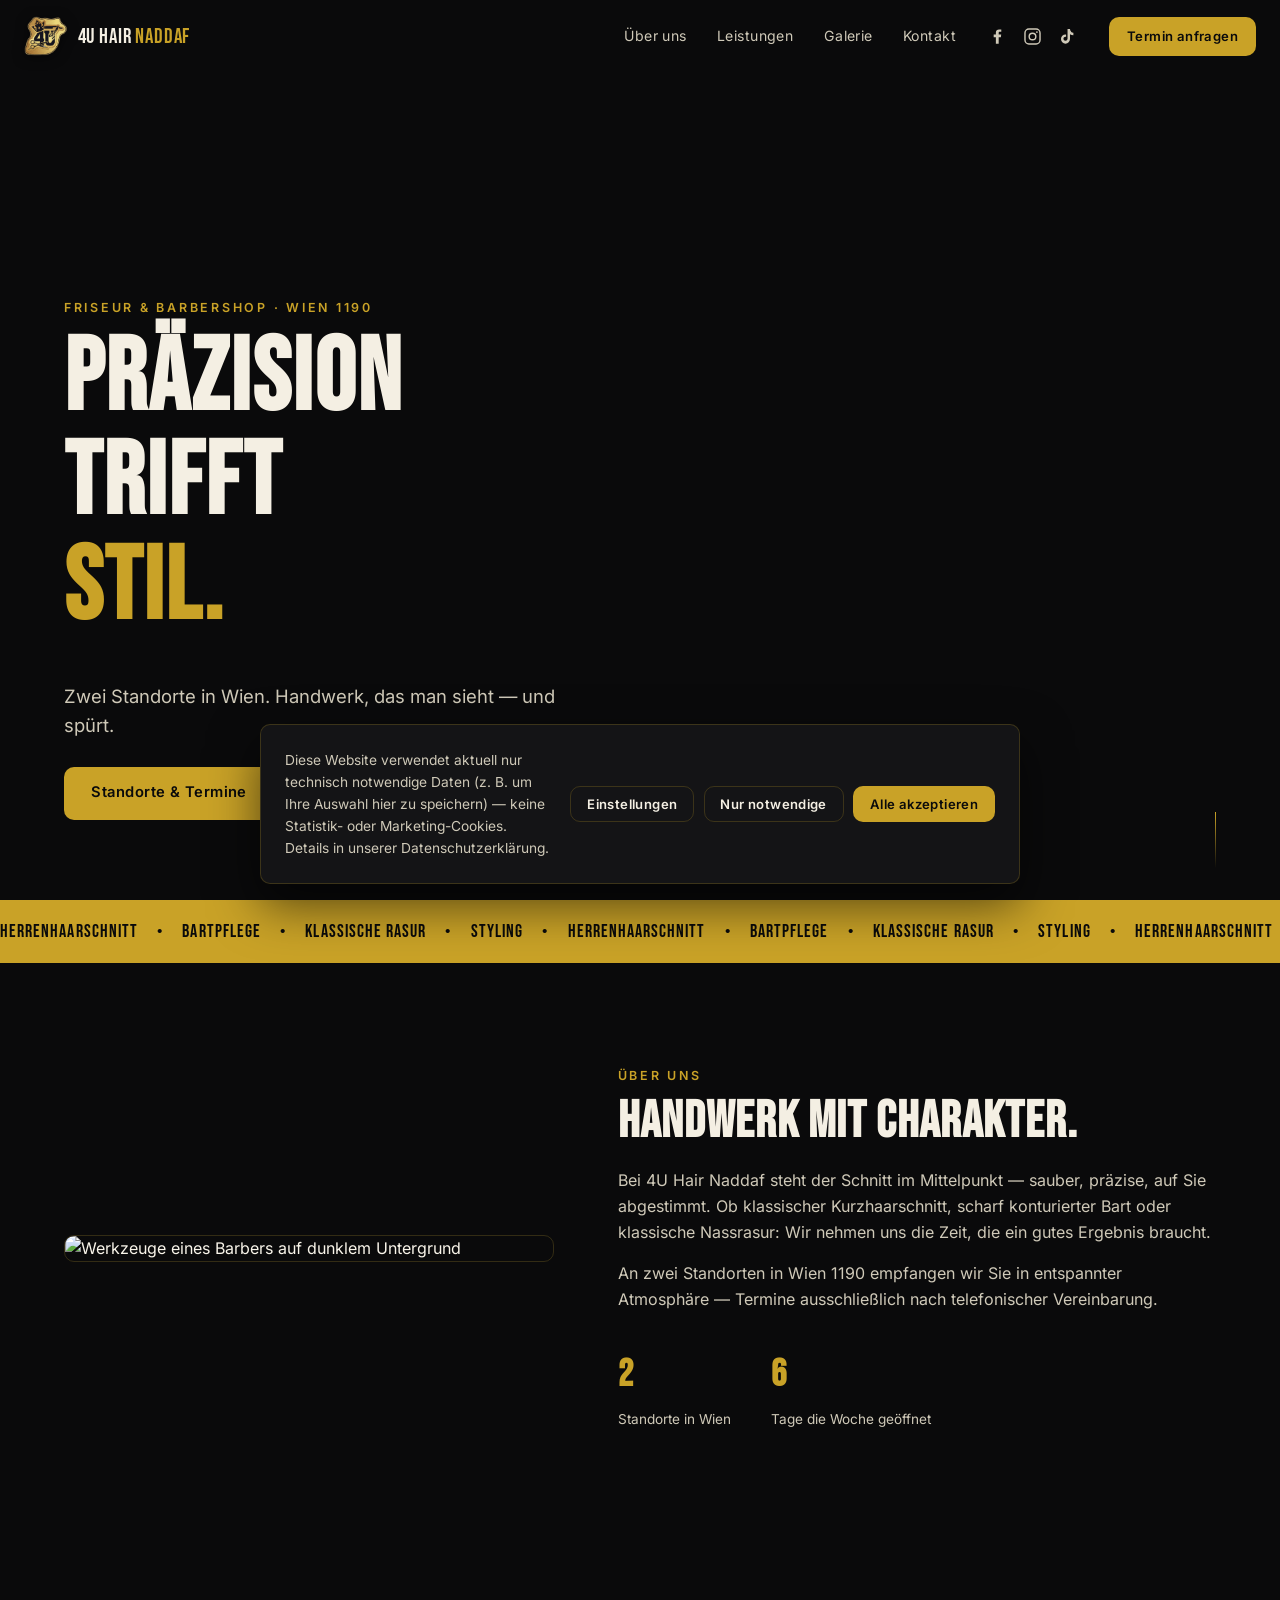
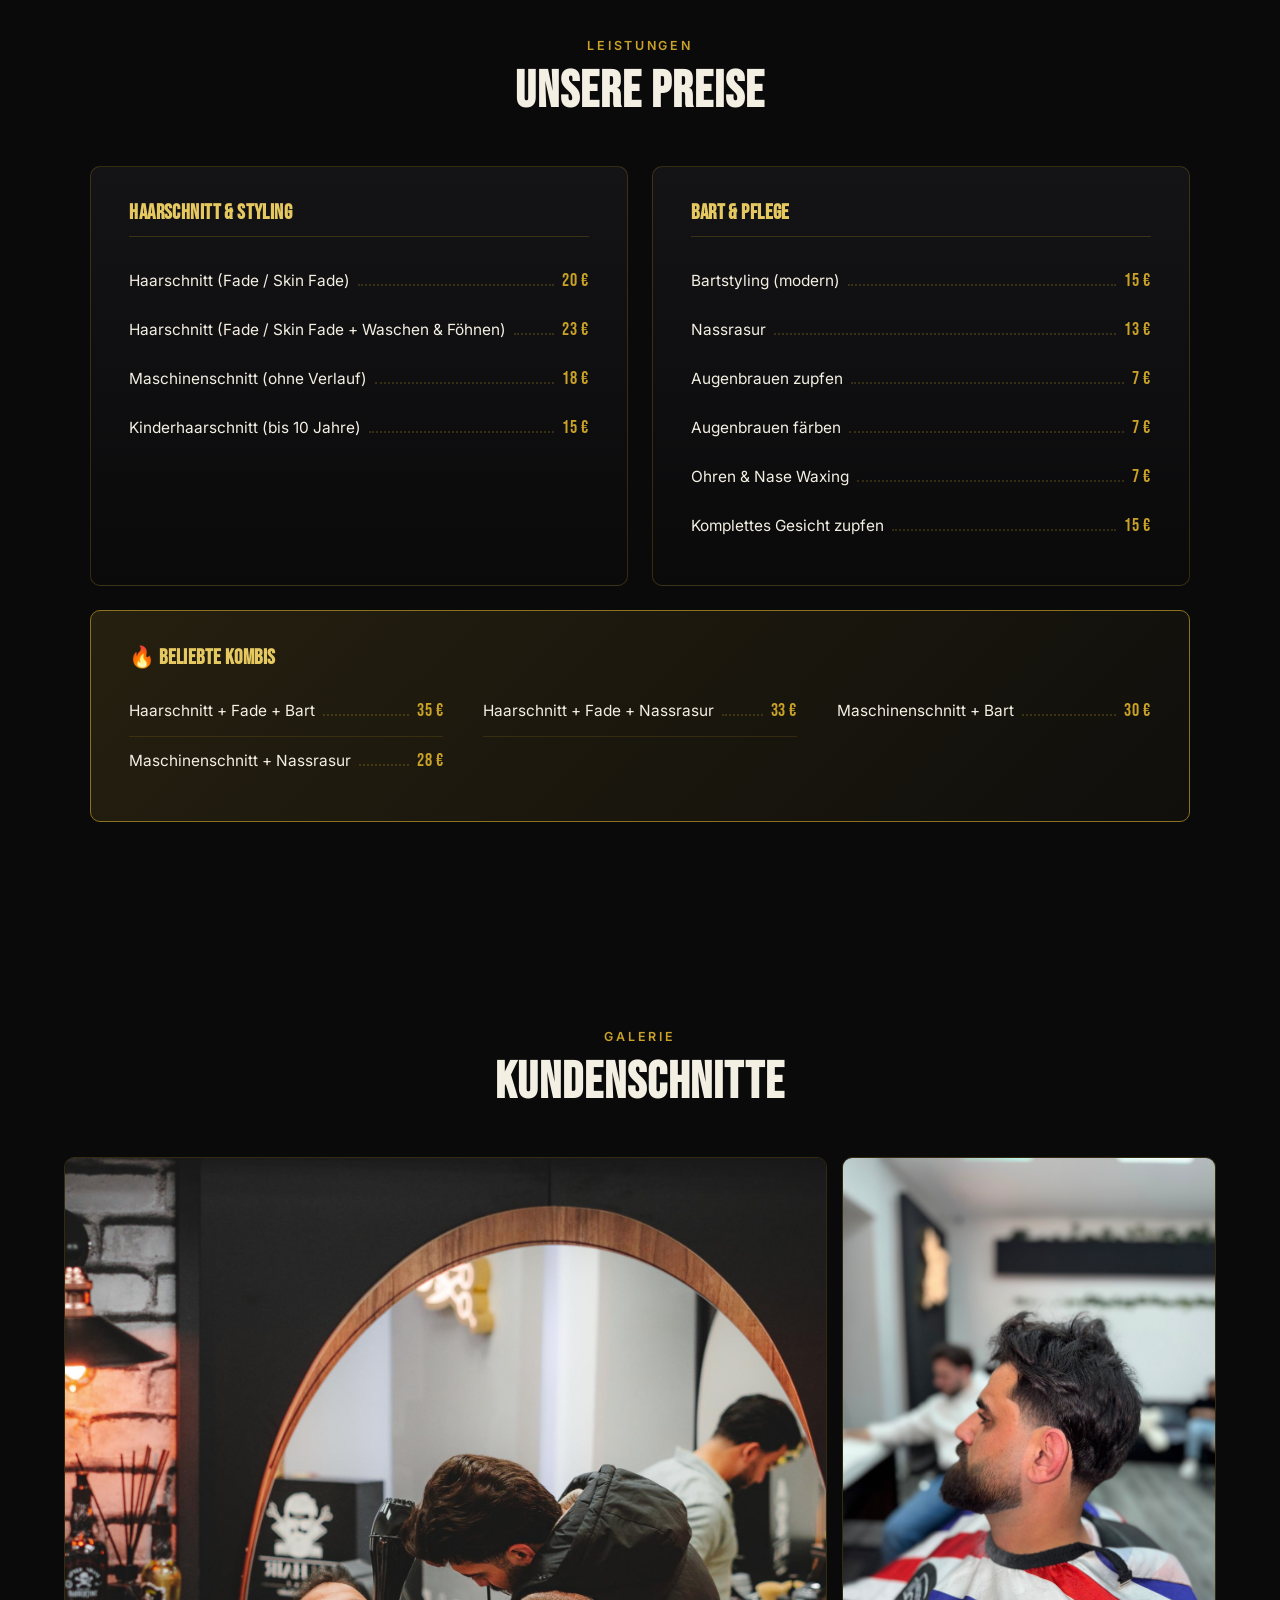
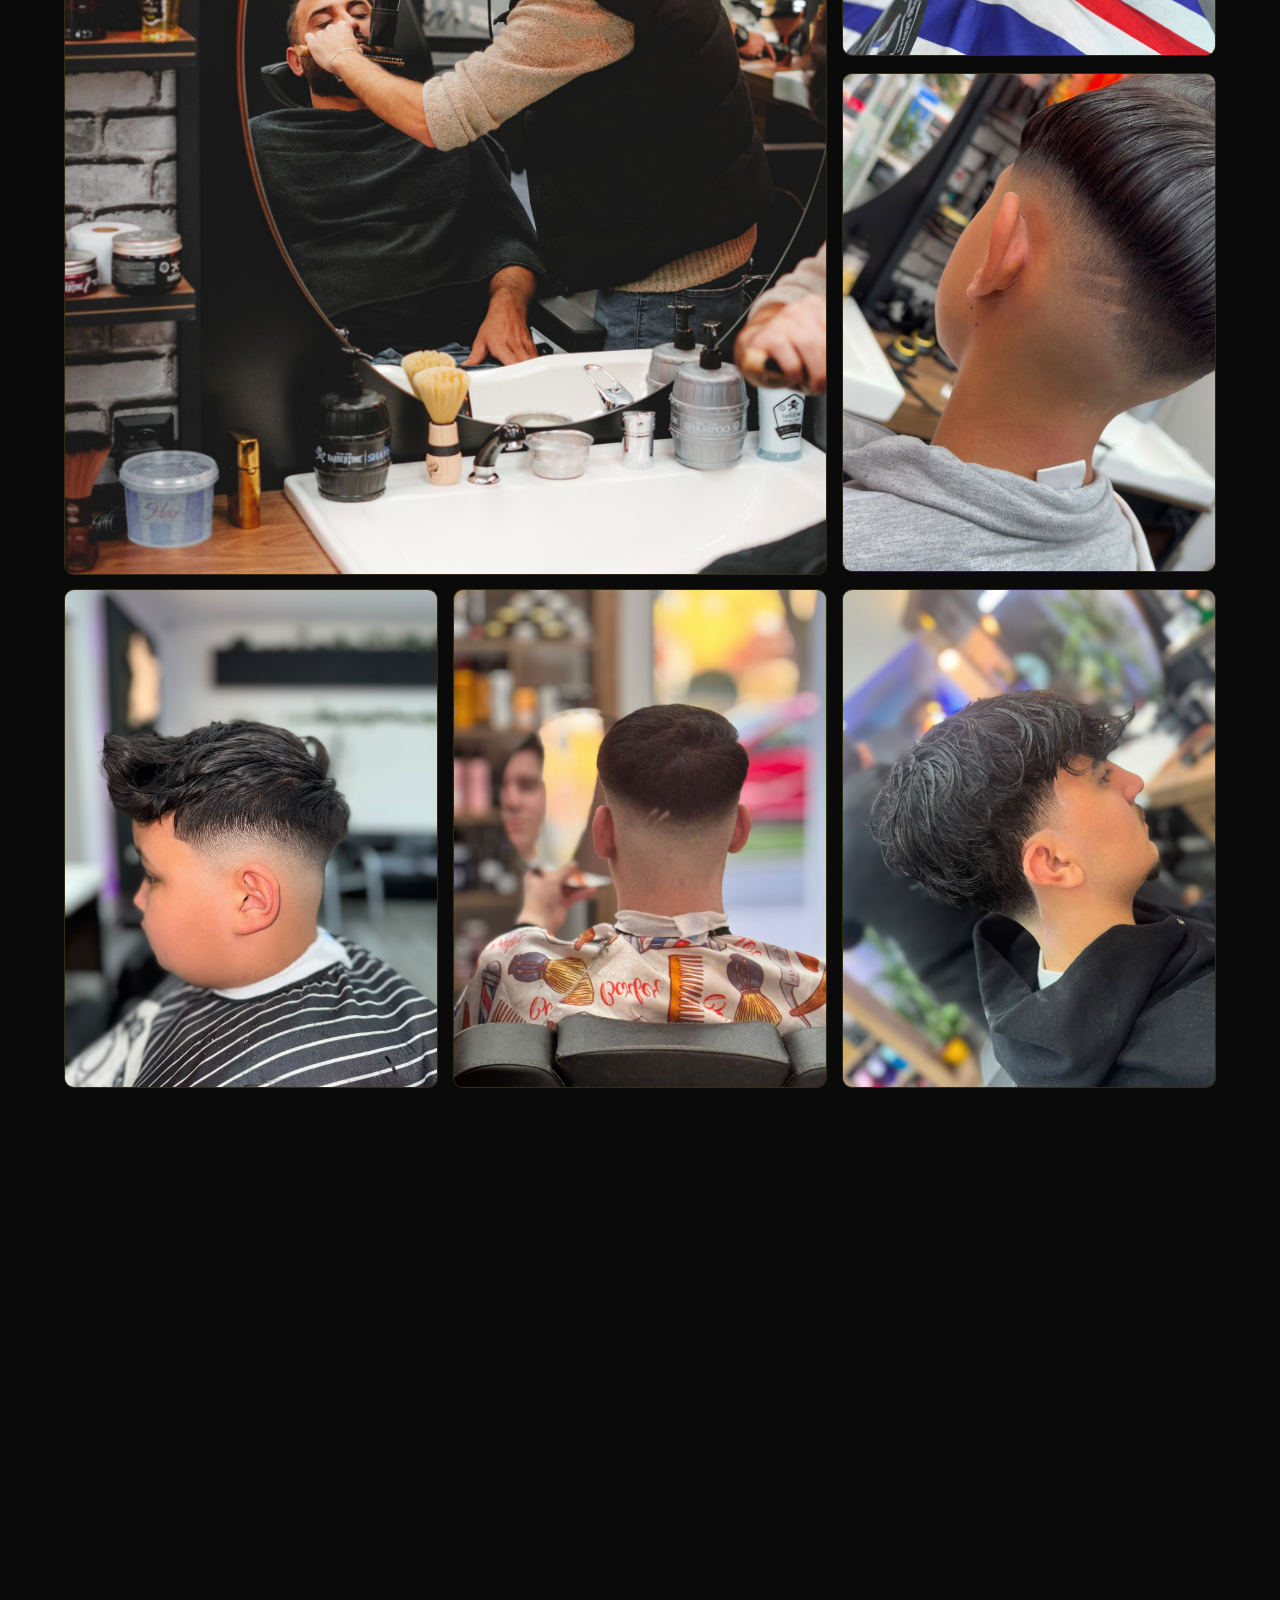
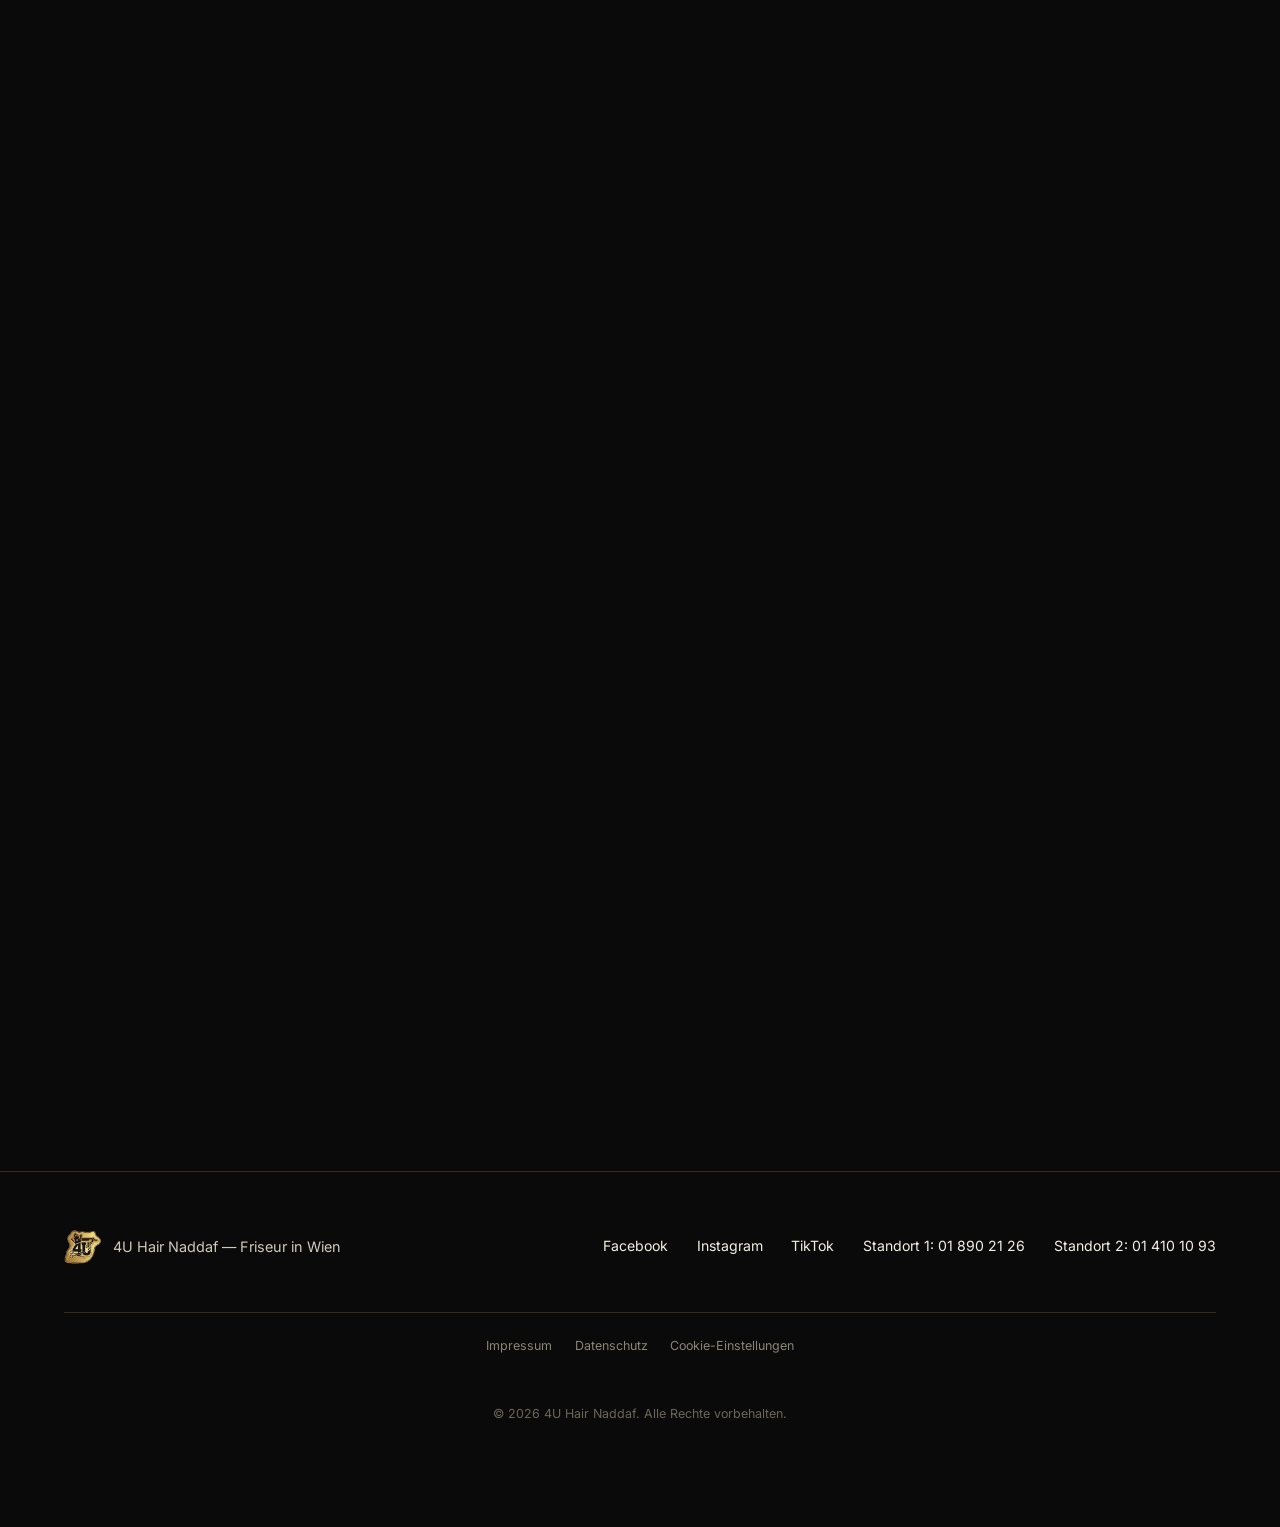
==== index.html @ 50480d0e "Add second Google rating badge for Standort 2" ====
<!DOCTYPE html>
<html lang="de">
<head>
<meta charset="UTF-8">
<meta name="viewport" content="width=device-width, initial-scale=1.0">
<title>4U Hair Naddaf — Friseur Wien</title>
<meta name="description" content="4U Hair Naddaf – moderner Friseur in Wien 1190. Herrenhaarschnitt, Bartpflege & klassische Rasur an zwei Standorten. Termine nur telefonisch.">
<link rel="icon" href="/content/logo.png" type="image/png">
<link rel="stylesheet" href="/fonts/fonts.css">
<link rel="stylesheet" href="/css/styles.css">
</head>
<body>

<a href="#main" class="skip-link">Zum Inhalt springen</a>

<header class="site-header" id="header">
  <div class="header-inner">
    <a href="#top" class="brand">
      <img src="/content/logo.png" alt="4U Hair Naddaf Logo" class="brand-logo">
      <span class="brand-text">4U HAIR <span>NADDAF</span></span>
    </a>
    <nav class="nav" id="nav">
      <a href="#about">Über uns</a>
      <a href="#services">Leistungen</a>
      <a href="#gallery">Galerie</a>
      <a href="#locations">Kontakt</a>
      <a href="#locations" class="btn btn-primary mobile-nav-cta">Termin anfragen</a>
    </nav>
    <div class="social-icons">
      <a href="https://www.facebook.com/profile.php?id=100087548093178" target="_blank" rel="noopener" aria-label="Facebook">
        <svg viewBox="0 0 24 24" fill="currentColor" aria-hidden="true"><path d="M13.5 21v-8.2h2.75l.41-3.2h-3.16V7.5c0-.93.26-1.56 1.59-1.56h1.7V3.1C15.98 3.03 15.03 3 13.9 3 11.55 3 9.94 4.44 9.94 7.08v2.52H7.18v3.2h2.76V21h3.56z"/></svg>
      </a>
      <a href="https://www.instagram.com/4uhair_naddaf" target="_blank" rel="noopener" aria-label="Instagram">
        <svg viewBox="0 0 24 24" fill="none" stroke="currentColor" stroke-width="1.8" aria-hidden="true"><rect x="2.5" y="2.5" width="19" height="19" rx="5"/><circle cx="12" cy="12" r="4.2"/><circle cx="17.6" cy="6.4" r="1.1" fill="currentColor" stroke="none"/></svg>
      </a>
      <a href="https://www.tiktok.com/@4u.hair.naddaf" target="_blank" rel="noopener" aria-label="TikTok">
        <svg viewBox="0 0 24 24" fill="currentColor" aria-hidden="true"><path d="M16.6 5.82c-.9-.78-1.46-1.9-1.46-3.14V2.5h-3.09v12.4a2.59 2.59 0 0 1-2.59 2.5 2.6 2.6 0 0 1-2.6-2.6c0-1.72 1.66-3.01 3.37-2.48V9.66c-3.45-.46-6.47 2.22-6.47 5.64a5.7 5.7 0 0 0 5.69 5.7c3.14 0 5.69-2.55 5.69-5.7V9.01a7.34 7.34 0 0 0 4.3 1.38V7.3s-1.88.09-3.24-1.48z"/></svg>
      </a>
    </div>
    <a href="#locations" class="btn btn-primary nav-cta">Termin anfragen</a>
    <button class="burger" id="burger" aria-label="Menü öffnen" aria-expanded="false" aria-controls="nav">
      <span></span><span></span><span></span>
    </button>
  </div>
</header>

<main id="main">

  <section class="hero" id="top">
    <div class="hero-media">
      <video class="hero-img" id="heroVideo" autoplay muted loop playsinline preload="auto" poster="/content/Gemini_Generated_Image_nzsohznzsohznzso.png">
        <source src="/content/hero.mp4" type="video/mp4">
      </video>
      <div class="hero-scrim"></div>
    </div>
    <div class="hero-content">
      <p class="eyebrow">Friseur &amp; Barbershop · Wien 1190</p>
      <h1>PRÄZISION<br>TRIFFT<br><span class="accent">STIL.</span></h1>
      <p class="hero-lead">Zwei Standorte in Wien. Handwerk, das man sieht — und spürt.</p>
      <div class="hero-actions">
        <a href="#locations" class="btn btn-primary">Standorte &amp; Termine</a>
        <a href="#services" class="btn btn-ghost">Leistungen ansehen</a>
      </div>
    </div>
    <div class="scroll-cue" aria-hidden="true"><span></span></div>
  </section>

  <section class="marquee" aria-hidden="true">
    <div class="marquee-track" id="marqueeTrack">
      <div class="marquee-set">
        <span>HERRENHAARSCHNITT</span><span>•</span><span>BARTPFLEGE</span><span>•</span>
        <span>KLASSISCHE RASUR</span><span>•</span><span>STYLING</span><span>•</span>
      </div>
    </div>
  </section>

  <section class="about" id="about">
    <div class="about-grid reveal">
      <div class="about-media">
        <img src="/content/3.png" alt="Werkzeuge eines Barbers auf dunklem Untergrund" loading="lazy">
      </div>
      <div class="about-copy">
        <p class="eyebrow">Über uns</p>
        <h2>Handwerk mit Charakter.</h2>
        <p>Bei 4U Hair Naddaf steht der Schnitt im Mittelpunkt — sauber, präzise, auf Sie abgestimmt. Ob klassischer Kurzhaarschnitt, scharf konturierter Bart oder klassische Nassrasur: Wir nehmen uns die Zeit, die ein gutes Ergebnis braucht.</p>
        <p>An zwei Standorten in Wien 1190 empfangen wir Sie in entspannter Atmosphäre — Termine ausschließlich nach telefonischer Vereinbarung.</p>
        <div class="about-stats">
          <div><strong>2</strong><span>Standorte in Wien</span></div>
          <div><strong>6</strong><span>Tage die Woche geöffnet</span></div>
        </div>
      </div>
    </div>
  </section>

  <section class="services" id="services">
    <div class="section-head reveal">
      <p class="eyebrow">Leistungen</p>
      <h2>Unsere Preise</h2>
    </div>
    <div class="pricing-grid reveal">
      <div class="pricing-group">
        <h3>Haarschnitt &amp; Styling</h3>
        <ul class="price-list">
          <li><span class="name">Haarschnitt (Fade / Skin Fade)</span><span class="dots"></span><span class="price">20&nbsp;€</span></li>
          <li><span class="name">Haarschnitt (Fade / Skin Fade + Waschen &amp; Föhnen)</span><span class="dots"></span><span class="price">23&nbsp;€</span></li>
          <li><span class="name">Maschinenschnitt (ohne Verlauf)</span><span class="dots"></span><span class="price">18&nbsp;€</span></li>
          <li><span class="name">Kinderhaarschnitt (bis 10 Jahre)</span><span class="dots"></span><span class="price">15&nbsp;€</span></li>
        </ul>
      </div>
      <div class="pricing-group">
        <h3>Bart &amp; Pflege</h3>
        <ul class="price-list">
          <li><span class="name">Bartstyling (modern)</span><span class="dots"></span><span class="price">15&nbsp;€</span></li>
          <li><span class="name">Nassrasur</span><span class="dots"></span><span class="price">13&nbsp;€</span></li>
          <li><span class="name">Augenbrauen zupfen</span><span class="dots"></span><span class="price">7&nbsp;€</span></li>
          <li><span class="name">Augenbrauen färben</span><span class="dots"></span><span class="price">7&nbsp;€</span></li>
          <li><span class="name">Ohren &amp; Nase Waxing</span><span class="dots"></span><span class="price">7&nbsp;€</span></li>
          <li><span class="name">Komplettes Gesicht zupfen</span><span class="dots"></span><span class="price">15&nbsp;€</span></li>
        </ul>
      </div>
    </div>
    <div class="pricing-combos reveal">
      <h3>🔥 Beliebte Kombis</h3>
      <ul class="price-list combos">
        <li><span class="name">Haarschnitt + Fade + Bart</span><span class="dots"></span><span class="price">35&nbsp;€</span></li>
        <li><span class="name">Haarschnitt + Fade + Nassrasur</span><span class="dots"></span><span class="price">33&nbsp;€</span></li>
        <li><span class="name">Maschinenschnitt + Bart</span><span class="dots"></span><span class="price">30&nbsp;€</span></li>
        <li><span class="name">Maschinenschnitt + Nassrasur</span><span class="dots"></span><span class="price">28&nbsp;€</span></li>
      </ul>
    </div>
  </section>

  <section class="gallery" id="gallery">
    <div class="section-head reveal">
      <p class="eyebrow">Galerie</p>
      <h2>Kundenschnitte</h2>
    </div>
    <div class="gallery-grid cuts reveal">
      <div class="gallery-item feature"><img src="/content/customerCuts/cut-7.jpeg" alt="Barbier bei der Arbeit im Salon" loading="lazy"></div>
      <div class="gallery-item"><img src="/content/customerCuts/cut-1.jpeg" alt="Haarschnitt mit gestyltem Deckhaar" loading="lazy"></div>
      <div class="gallery-item"><img src="/content/customerCuts/cut-2.jpeg" alt="Präziser Skin Fade" loading="lazy"></div>
      <div class="gallery-item"><img src="/content/customerCuts/cut-3.jpeg" alt="Fade mit texturiertem Oberkopf" loading="lazy"></div>
      <div class="gallery-item"><img src="/content/customerCuts/cut-5.jpeg" alt="Klassischer Kurzhaarschnitt" loading="lazy"></div>
      <div class="gallery-item"><img src="/content/customerCuts/cut-6.jpeg" alt="Moderner Herrenhaarschnitt" loading="lazy"></div>
    </div>
  </section>

  <section class="testimonials" id="testimonials">
    <div class="section-head reveal">
      <p class="eyebrow">Bewertungen</p>
      <h2>Das sagen unsere Kunden</h2>
      <div class="rating-badges">
        <div class="rating-badge">
          <svg viewBox="0 0 24 24" aria-hidden="true"><path fill="#4285F4" d="M22.56 12.25c0-.78-.07-1.53-.2-2.25H12v4.26h5.92a5.06 5.06 0 0 1-2.2 3.32v2.77h3.57c2.08-1.92 3.28-4.74 3.28-8.1z"/><path fill="#34A853" d="M12 23c2.97 0 5.46-.98 7.28-2.66l-3.57-2.77c-.99.66-2.25 1.06-3.71 1.06-2.86 0-5.29-1.93-6.16-4.53H2.18v2.85A11 11 0 0 0 12 23z"/><path fill="#FBBC05" d="M5.84 14.09A6.6 6.6 0 0 1 5.5 12c0-.73.13-1.44.34-2.09V7.06H2.18A11 11 0 0 0 1 12c0 1.77.43 3.45 1.18 4.94z"/><path fill="#EA4335" d="M12 5.38c1.62 0 3.06.56 4.21 1.64l3.15-3.15C17.45 2.09 14.97 1 12 1a11 11 0 0 0-9.82 6.06l3.66 2.85c.87-2.6 3.3-4.53 6.16-4.53z"/></svg>
          <span class="rating-score">4,9</span>
          <span class="rating-stars" aria-hidden="true">★★★★★</span>
          <span class="rating-label">Standort 1 · 235 Google Bewertungen</span>
        </div>
        <div class="rating-badge">
          <svg viewBox="0 0 24 24" aria-hidden="true"><path fill="#4285F4" d="M22.56 12.25c0-.78-.07-1.53-.2-2.25H12v4.26h5.92a5.06 5.06 0 0 1-2.2 3.32v2.77h3.57c2.08-1.92 3.28-4.74 3.28-8.1z"/><path fill="#34A853" d="M12 23c2.97 0 5.46-.98 7.28-2.66l-3.57-2.77c-.99.66-2.25 1.06-3.71 1.06-2.86 0-5.29-1.93-6.16-4.53H2.18v2.85A11 11 0 0 0 12 23z"/><path fill="#FBBC05" d="M5.84 14.09A6.6 6.6 0 0 1 5.5 12c0-.73.13-1.44.34-2.09V7.06H2.18A11 11 0 0 0 1 12c0 1.77.43 3.45 1.18 4.94z"/><path fill="#EA4335" d="M12 5.38c1.62 0 3.06.56 4.21 1.64l3.15-3.15C17.45 2.09 14.97 1 12 1a11 11 0 0 0-9.82 6.06l3.66 2.85c.87-2.6 3.3-4.53 6.16-4.53z"/></svg>
          <span class="rating-score">5,0</span>
          <span class="rating-stars" aria-hidden="true">★★★★★</span>
          <span class="rating-label">Standort 2 · Google Bewertungen</span>
        </div>
      </div>
    </div>
    <div class="testimonials-grid reveal">
      <article class="testimonial-card">
        <div class="stars" aria-label="5 von 5 Sternen">★★★★★</div>
        <p class="quote">„Super sympathischer Laden! Was mich besonders begeistert hat: Hier wird nicht einfach nur standardmäßig die Maschine ausgepackt und drüber rasiert. Endlich mal jemand, der sein Handwerk versteht und richtig gut mit der Schere umgehen kann!“</p>
        <p class="author">Mc M.</p>
      </article>
      <article class="testimonial-card">
        <div class="stars" aria-label="5 von 5 Sternen">★★★★★</div>
        <p class="quote">„Wir waren mit unserem Sohn zum Haareschneiden da. Die Kinderfrisur ist sehr schön geworden, das Personal war freundlich und geduldig. Wir sind sehr zufrieden und kommen gerne wieder.“</p>
        <p class="author">Linda M.</p>
      </article>
      <article class="testimonial-card">
        <div class="stars" aria-label="5 von 5 Sternen">★★★★★</div>
        <p class="quote">„Friseur hört zu. Macht das, was ich möchte. Arbeitet schnell und genau. Kaffee ist auch gut. Bin seit Jahren zufrieden.“</p>
        <p class="author">Rut R.</p>
      </article>
    </div>
  </section>

  <section class="locations" id="locations">
    <div class="section-head reveal">
      <p class="eyebrow">Standorte</p>
      <h2>Besuchen Sie uns</h2>
      <p class="section-note">Termine ausschließlich telefonisch — kein Online-Booking.</p>
    </div>
    <div class="locations-grid reveal">
      <article class="location-card">
        <h3>Standort 1</h3>
        <address>Heiligenstädter Str. 119<br>1190 Wien</address>
        <a class="phone-link" href="tel:+4318902126">01 890 21 26</a>
        <table class="hours">
          <tr><th>Mo – Fr</th><td>09:00 – 19:00</td></tr>
          <tr><th>Sa</th><td>09:00 – 18:00</td></tr>
          <tr><th>So</th><td>Geschlossen</td></tr>
        </table>
        <div class="card-actions">
          <a href="tel:+4318902126" class="btn btn-primary">Anrufen</a>
          <a href="https://maps.app.goo.gl/BkdwSMvtBocnt1nL8" target="_blank" rel="noopener" class="btn btn-ghost">Route</a>
        </div>
      </article>
      <article class="location-card">
        <h3>Standort 2</h3>
        <address>Heiligenstädter Str. 78<br>1190 Wien</address>
        <a class="phone-link" href="tel:+4314101093">01 410 10 93</a>
        <table class="hours">
          <tr><th>Mo – Fr</th><td>09:00 – 19:00</td></tr>
          <tr><th>Sa</th><td>09:00 – 18:00</td></tr>
          <tr><th>So</th><td>Geschlossen</td></tr>
        </table>
        <div class="card-actions">
          <a href="tel:+4314101093" class="btn btn-primary">Anrufen</a>
          <a href="https://maps.app.goo.gl/46RZM3TwCqBeoBpg7" target="_blank" rel="noopener" class="btn btn-ghost">Route</a>
        </div>
      </article>
    </div>
  </section>

</main>

<footer class="site-footer" id="contact">
  <div class="footer-inner">
    <div class="footer-brand">
      <img src="/content/logo.png" alt="4U Hair Naddaf Logo">
      <p>4U Hair Naddaf — Friseur in Wien</p>
    </div>
    <div class="footer-links">
      <a href="https://www.facebook.com/profile.php?id=100087548093178" target="_blank" rel="noopener">Facebook</a>
      <a href="https://www.instagram.com/4uhair_naddaf" target="_blank" rel="noopener">Instagram</a>
      <a href="https://www.tiktok.com/@4u.hair.naddaf" target="_blank" rel="noopener">TikTok</a>
      <a href="tel:+4318902126">Standort 1: 01 890 21 26</a>
      <a href="tel:+4314101093">Standort 2: 01 410 10 93</a>
    </div>
    <div class="footer-legal">
      <a href="/impressum.html">Impressum</a>
      <a href="/datenschutz.html">Datenschutz</a>
      <button type="button" class="js-cookie-reopen">Cookie-Einstellungen</button>
    </div>
    <p class="footer-copy">© <span id="year"></span> 4U Hair Naddaf. Alle Rechte vorbehalten.</p>
  </div>
</footer>

<a href="tel:+4318902126" class="mobile-call-cta">Jetzt anrufen</a>

<div class="cookie-banner" id="cookieBanner" role="dialog" aria-modal="false" aria-label="Cookie-Einstellungen" hidden>
  <div class="cookie-banner-inner">
    <p class="cookie-text">Diese Website verwendet aktuell nur technisch notwendige Daten (z. B. um Ihre Auswahl hier zu speichern) — keine Statistik- oder Marketing-Cookies. Details in unserer <a href="/datenschutz.html">Datenschutzerklärung</a>.</p>
    <div class="cookie-actions">
      <button type="button" class="btn btn-ghost" id="cookieSettingsBtn">Einstellungen</button>
      <button type="button" class="btn btn-ghost" id="cookieRejectBtn">Nur notwendige</button>
      <button type="button" class="btn btn-primary" id="cookieAcceptBtn">Alle akzeptieren</button>
    </div>
  </div>
  <div class="cookie-settings" id="cookieSettings" hidden>
    <div class="cookie-cat">
      <div>
        <strong>Notwendig</strong>
        <p>Speichert ausschließlich Ihre Cookie-Auswahl auf diesem Gerät. Kann nicht deaktiviert werden.</p>
      </div>
      <input type="checkbox" checked disabled aria-label="Notwendig, immer aktiv">
    </div>
    <div class="cookie-cat">
      <div>
        <strong>Statistik &amp; Marketing</strong>
        <p>Aktuell nicht im Einsatz. Wird nur aktiviert, falls wir das künftig nutzen und Sie zustimmen.</p>
      </div>
      <input type="checkbox" id="cookieStatsToggle" aria-label="Statistik und Marketing">
    </div>
    <button type="button" class="btn btn-primary" id="cookieSaveBtn">Auswahl speichern</button>
  </div>
</div>

<script src="/js/script.js"></script>
</body>
</html>
---- fonts/fonts.css ----
/* latin-ext */
@font-face {
  font-family: 'Bebas Neue';
  font-style: normal;
  font-weight: 400;
  font-display: swap;
  src: url(files/BebasNeue-400-latin-ext.woff2) format('woff2');
  unicode-range: U+0100-02BA, U+02BD-02C5, U+02C7-02CC, U+02CE-02D7, U+02DD-02FF, U+0304, U+0308, U+0329, U+1D00-1DBF, U+1E00-1E9F, U+1EF2-1EFF, U+2020, U+20A0-20AB, U+20AD-20C0, U+2113, U+2C60-2C7F, U+A720-A7FF;
}

/* latin */
@font-face {
  font-family: 'Bebas Neue';
  font-style: normal;
  font-weight: 400;
  font-display: swap;
  src: url(files/BebasNeue-400-latin.woff2) format('woff2');
  unicode-range: U+0000-00FF, U+0131, U+0152-0153, U+02BB-02BC, U+02C6, U+02DA, U+02DC, U+0304, U+0308, U+0329, U+2000-206F, U+20AC, U+2122, U+2191, U+2193, U+2212, U+2215, U+FEFF, U+FFFD;
}

/* latin-ext */
@font-face {
  font-family: 'Inter';
  font-style: normal;
  font-weight: 400;
  font-display: swap;
  src: url(files/Inter-400-latin-ext.woff2) format('woff2');
  unicode-range: U+0100-02BA, U+02BD-02C5, U+02C7-02CC, U+02CE-02D7, U+02DD-02FF, U+0304, U+0308, U+0329, U+1D00-1DBF, U+1E00-1E9F, U+1EF2-1EFF, U+2020, U+20A0-20AB, U+20AD-20C0, U+2113, U+2C60-2C7F, U+A720-A7FF;
}

/* latin */
@font-face {
  font-family: 'Inter';
  font-style: normal;
  font-weight: 400;
  font-display: swap;
  src: url(files/Inter-400-latin.woff2) format('woff2');
  unicode-range: U+0000-00FF, U+0131, U+0152-0153, U+02BB-02BC, U+02C6, U+02DA, U+02DC, U+0304, U+0308, U+0329, U+2000-206F, U+20AC, U+2122, U+2191, U+2193, U+2212, U+2215, U+FEFF, U+FFFD;
}

/* latin-ext */
@font-face {
  font-family: 'Inter';
  font-style: normal;
  font-weight: 500;
  font-display: swap;
  src: url(files/Inter-500-latin-ext.woff2) format('woff2');
  unicode-range: U+0100-02BA, U+02BD-02C5, U+02C7-02CC, U+02CE-02D7, U+02DD-02FF, U+0304, U+0308, U+0329, U+1D00-1DBF, U+1E00-1E9F, U+1EF2-1EFF, U+2020, U+20A0-20AB, U+20AD-20C0, U+2113, U+2C60-2C7F, U+A720-A7FF;
}

/* latin */
@font-face {
  font-family: 'Inter';
  font-style: normal;
  font-weight: 500;
  font-display: swap;
  src: url(files/Inter-500-latin.woff2) format('woff2');
  unicode-range: U+0000-00FF, U+0131, U+0152-0153, U+02BB-02BC, U+02C6, U+02DA, U+02DC, U+0304, U+0308, U+0329, U+2000-206F, U+20AC, U+2122, U+2191, U+2193, U+2212, U+2215, U+FEFF, U+FFFD;
}

/* latin-ext */
@font-face {
  font-family: 'Inter';
  font-style: normal;
  font-weight: 600;
  font-display: swap;
  src: url(files/Inter-600-latin-ext.woff2) format('woff2');
  unicode-range: U+0100-02BA, U+02BD-02C5, U+02C7-02CC, U+02CE-02D7, U+02DD-02FF, U+0304, U+0308, U+0329, U+1D00-1DBF, U+1E00-1E9F, U+1EF2-1EFF, U+2020, U+20A0-20AB, U+20AD-20C0, U+2113, U+2C60-2C7F, U+A720-A7FF;
}

/* latin */
@font-face {
  font-family: 'Inter';
  font-style: normal;
  font-weight: 600;
  font-display: swap;
  src: url(files/Inter-600-latin.woff2) format('woff2');
  unicode-range: U+0000-00FF, U+0131, U+0152-0153, U+02BB-02BC, U+02C6, U+02DA, U+02DC, U+0304, U+0308, U+0329, U+2000-206F, U+20AC, U+2122, U+2191, U+2193, U+2212, U+2215, U+FEFF, U+FFFD;
}

/* latin-ext */
@font-face {
  font-family: 'Inter';
  font-style: normal;
  font-weight: 700;
  font-display: swap;
  src: url(files/Inter-700-latin-ext.woff2) format('woff2');
  unicode-range: U+0100-02BA, U+02BD-02C5, U+02C7-02CC, U+02CE-02D7, U+02DD-02FF, U+0304, U+0308, U+0329, U+1D00-1DBF, U+1E00-1E9F, U+1EF2-1EFF, U+2020, U+20A0-20AB, U+20AD-20C0, U+2113, U+2C60-2C7F, U+A720-A7FF;
}

/* latin */
@font-face {
  font-family: 'Inter';
  font-style: normal;
  font-weight: 700;
  font-display: swap;
  src: url(files/Inter-700-latin.woff2) format('woff2');
  unicode-range: U+0000-00FF, U+0131, U+0152-0153, U+02BB-02BC, U+02C6, U+02DA, U+02DC, U+0304, U+0308, U+0329, U+2000-206F, U+20AC, U+2122, U+2191, U+2193, U+2212, U+2215, U+FEFF, U+FFFD;
}

/* latin-ext */
@font-face {
  font-family: 'Inter';
  font-style: normal;
  font-weight: 800;
  font-display: swap;
  src: url(files/Inter-800-latin-ext.woff2) format('woff2');
  unicode-range: U+0100-02BA, U+02BD-02C5, U+02C7-02CC, U+02CE-02D7, U+02DD-02FF, U+0304, U+0308, U+0329, U+1D00-1DBF, U+1E00-1E9F, U+1EF2-1EFF, U+2020, U+20A0-20AB, U+20AD-20C0, U+2113, U+2C60-2C7F, U+A720-A7FF;
}

/* latin */
@font-face {
  font-family: 'Inter';
  font-style: normal;
  font-weight: 800;
  font-display: swap;
  src: url(files/Inter-800-latin.woff2) format('woff2');
  unicode-range: U+0000-00FF, U+0131, U+0152-0153, U+02BB-02BC, U+02C6, U+02DA, U+02DC, U+0304, U+0308, U+0329, U+2000-206F, U+20AC, U+2122, U+2191, U+2193, U+2212, U+2215, U+FEFF, U+FFFD;
}
---- css/styles.css ----
/* ---------- Tokens ---------- */
:root{
  --black: #0a0a0b;
  --black-2: #141416;
  --black-3: #1c1c1f;
  --cream: #f4efe3;
  --cream-dim: #cfc9b8;
  --gold: #c9a227;
  --gold-light: #e6c860;
  --gold-dim: #8a7220;
  --line: rgba(201,162,39,0.22);
  --radius: 10px;
  --ff-display: 'Bebas Neue', Impact, sans-serif;
  --ff-body: 'Inter', -apple-system, BlinkMacSystemFont, 'Segoe UI', sans-serif;
  --ease: cubic-bezier(.22,.61,.36,1);
}

*,*::before,*::after{ box-sizing: border-box; }
html{ scroll-behavior: smooth; }
body{
  margin:0;
  background: var(--black);
  color: var(--cream);
  font-family: var(--ff-body);
  line-height: 1.6;
  -webkit-font-smoothing: antialiased;
}
img{ max-width:100%; display:block; }
a{ color: inherit; text-decoration: none; }
h1,h2,h3{ font-family: var(--ff-display); letter-spacing: .02em; margin: 0 0 .4em; line-height: 1.02; }
p{ margin: 0 0 1em; color: var(--cream-dim); }
.eyebrow{
  font-size: .78rem; letter-spacing: .22em; text-transform: uppercase;
  color: var(--gold); font-weight: 600; margin-bottom: .8em;
}
section{ padding: clamp(4rem, 8vw, 7rem) clamp(1.25rem, 5vw, 4rem); }
.skip-link{
  position:absolute; left:-999px; top:0; background:var(--gold); color:#000; padding:.6em 1em; z-index:999;
}
.skip-link:focus{ left: 1rem; top: 1rem; }

/* ---------- Buttons ---------- */
.btn{
  display:inline-flex; align-items:center; justify-content:center;
  padding: .95em 1.8em; font-weight:600; font-size:.92rem;
  border: 1px solid transparent; border-radius: var(--radius);
  letter-spacing:.03em; transition: transform .25s var(--ease), background .25s, border-color .25s, color .25s;
  cursor:pointer; background: transparent; color: var(--cream); font-family: inherit;
}
.btn-primary{ background: var(--gold); color:#0a0a0b; }
.btn-primary:hover{ background: var(--gold-light); transform: translateY(-2px); box-shadow: 0 10px 28px rgba(201,162,39,.28); }
.btn-ghost{ background: transparent; border-color: var(--line); color: var(--cream); }
.btn-ghost:hover{ border-color: var(--gold); color: var(--gold-light); transform: translateY(-2px); }
.mobile-nav-cta{ display:none; }

/* ---------- Header ---------- */
.site-header{
  position: fixed; top:0; left:0; right:0; z-index: 100;
  background: rgba(10,10,11,0); border-bottom: 1px solid transparent;
  transition: background .35s var(--ease), border-color .35s var(--ease);
}
.site-header.scrolled{
  background: rgba(10,10,11,0.92); backdrop-filter: blur(10px);
  border-color: var(--line);
}
.header-inner{
  max-width: 1280px; margin:0 auto; padding: .9rem 1.5rem;
  display:flex; align-items:center; gap: 2rem;
}
.brand{ display:flex; align-items:center; gap:.6rem; margin-right:auto; }
.brand-logo{ width:44px; height:44px; object-fit:contain; filter: drop-shadow(0 2px 6px rgba(0,0,0,.5)); }
.brand-text{ font-family: var(--ff-display); font-size:1.3rem; letter-spacing:.04em; }
.brand-text span{ color: var(--gold); }
.nav{ display:flex; gap: 1.9rem; }
.nav a{ font-size:.88rem; letter-spacing:.03em; color: var(--cream-dim); transition: color .2s; position:relative; }
.nav a:hover{ color: var(--gold-light); }
.nav-cta{ padding:.6em 1.3em; font-size:.82rem; }
.social-icons{ display:flex; align-items:center; gap:1rem; }
.social-icons a{ color: var(--cream-dim); transition: color .2s, transform .2s; display:flex; }
.social-icons a:hover{ color: var(--gold-light); transform: translateY(-2px); }
.social-icons svg{ width:19px; height:19px; }
.burger{ display:none; background:none; border:0; width:40px; height:34px; padding:0; cursor:pointer; flex-direction:column; justify-content:center; gap:6px; }
.burger span{ display:block; height:2px; background:var(--cream); transition: transform .3s, opacity .3s; }
.burger[aria-expanded="true"] span:nth-child(1){ transform: translateY(8px) rotate(45deg); }
.burger[aria-expanded="true"] span:nth-child(2){ opacity:0; }
.burger[aria-expanded="true"] span:nth-child(3){ transform: translateY(-8px) rotate(-45deg); }

/* ---------- Hero ---------- */
.hero{
  position: relative; min-height: 100svh; display:flex; align-items:flex-end;
  padding: clamp(6rem,10vw,9rem) clamp(1.25rem,5vw,4rem) 5rem;
  overflow:hidden;
}
.hero-media{ position:absolute; inset:0; z-index:0; background: var(--black); }
.hero-img{ width:100%; height:100%; object-fit:cover; object-position: center 30%; filter: saturate(.9) contrast(1.05); }
.hero-scrim{
  position:absolute; inset:0;
  background:
    linear-gradient(0deg, rgba(10,10,11,.98) 8%, rgba(10,10,11,.62) 55%, rgba(10,10,11,.42) 100%),
    linear-gradient(100deg, rgba(10,10,11,.92) 18%, rgba(10,10,11,.25) 62%);
}
.hero-content{ position:relative; z-index:1; max-width: 780px; }
.hero h1{ font-size: clamp(3.2rem, 9vw, 6.4rem); color: var(--cream); }
.hero h1 .accent{ color: var(--gold); }
.hero-lead{ font-size: 1.15rem; max-width: 42ch; margin-top: .6em; }
.hero-actions{ display:flex; gap:1rem; flex-wrap:wrap; margin-top: 1.6rem; }
.scroll-cue{ position:absolute; right: clamp(1.25rem,5vw,4rem); bottom: 2rem; z-index:1; }
.scroll-cue span{ display:block; width:1px; height:56px; background: linear-gradient(var(--gold), transparent); animation: cue 2s ease-in-out infinite; }
@keyframes cue{ 0%,100%{ transform: scaleY(1); opacity:1; } 50%{ transform: scaleY(.4); opacity:.4; } }

/* ---------- Marquee ---------- */
.marquee{ padding: 1.1rem 0; background: var(--gold); overflow:hidden; }
.marquee-track{
  display:flex; gap: 1.2rem; white-space:nowrap; width: max-content;
  animation: scroll-left 22s linear infinite;
  animation-play-state: paused; opacity:0; transition: opacity .3s;
  font-family: var(--ff-display); font-size: 1.1rem; letter-spacing:.06em; color:#0a0a0b;
}
.marquee-track.marquee-ready{ animation-play-state: running; opacity:1; }
.marquee-set{ display:flex; gap:1.2rem; flex-shrink:0; }
@keyframes scroll-left{ from{ transform: translateX(0);} to{ transform: translateX(var(--marquee-shift, -50%)); } }

/* ---------- Reveal ---------- */
.reveal{ opacity:0; transform: translateY(28px); transition: opacity .8s var(--ease), transform .8s var(--ease); }
.reveal.is-visible{ opacity:1; transform:none; }

/* ---------- About ---------- */
.about-grid{ max-width:1280px; margin:0 auto; display:grid; grid-template-columns: .9fr 1.1fr; gap: clamp(2rem,5vw,5rem); align-items:center; }
.about-media img{ border-radius: var(--radius); filter: grayscale(.15) contrast(1.05); border: 1px solid var(--line); }
.about-copy h2{ font-size: clamp(2.2rem,4vw,3.2rem); }
.about-stats{ display:flex; gap: 2.5rem; margin-top: 2rem; }
.about-stats strong{ display:block; font-family: var(--ff-display); font-size:2.4rem; color: var(--gold); }
.about-stats span{ font-size:.85rem; color: var(--cream-dim); }

/* ---------- Services / Pricing ---------- */
.section-head{ max-width: 680px; margin: 0 auto 3rem; text-align:center; }
.section-head h2{ font-size: clamp(2.2rem,4vw,3.2rem); }
.section-note{ color: var(--gold-light); font-size:.9rem; }
.pricing-grid{
  max-width:1100px; margin:0 auto; display:grid;
  grid-template-columns: repeat(auto-fit,minmax(320px,1fr)); gap: 1.5rem;
}
.pricing-group{
  background: linear-gradient(180deg, var(--black-2), var(--black));
  border: 1px solid var(--line); border-radius: var(--radius);
  padding: 2.2rem clamp(1.5rem,3vw,2.4rem);
}
.pricing-group h3{
  font-size: 1.3rem; color: var(--gold-light);
  padding-bottom: .8rem; margin-bottom: 1.2rem; border-bottom: 1px solid var(--line);
}
.price-list{ list-style:none; margin:0; padding:0; }
.price-list li{ display:flex; align-items:baseline; gap:.5rem; padding: .65rem 0; }
.price-list .name{ font-size:.96rem; white-space:normal; }
.price-list .dots{ flex:1; border-bottom: 2px dotted var(--line); margin-bottom: .3em; min-width: 1rem; }
.price-list .price{ font-family: var(--ff-display); letter-spacing:.03em; color: var(--gold); font-size:1.1rem; white-space:nowrap; }
.pricing-combos{
  max-width:1100px; margin: 1.5rem auto 0; padding: 2.2rem clamp(1.5rem,3vw,2.4rem);
  border-radius: var(--radius); border: 1px solid var(--gold-dim);
  background: linear-gradient(135deg, rgba(201,162,39,.14), rgba(201,162,39,.03));
}
.pricing-combos h3{ font-size:1.3rem; color: var(--gold-light); margin-bottom: 1.2rem; }
.pricing-combos .price-list{ display:grid; grid-template-columns: repeat(auto-fit,minmax(260px,1fr)); gap: 0 2.5rem; }
.pricing-combos .price-list li{ border-bottom: 1px solid rgba(201,162,39,.15); }
.pricing-combos .price-list li:last-child,
.pricing-combos .price-list li:nth-last-child(2){ border-bottom:none; }

/* ---------- Gallery ---------- */
.gallery-grid{ max-width:1280px; margin:0 auto; display:grid; gap: .9rem; }
.gallery-item{ overflow:hidden; border-radius: var(--radius); border:1px solid var(--line); }
.gallery-item img{ width:100%; height:100%; object-fit:cover; transition: transform .6s var(--ease), filter .6s; filter: saturate(.92); }
.gallery-item:hover img{ transform: scale(1.06); filter: saturate(1.1); }

.gallery-grid.cuts{ grid-template-columns: repeat(3, 1fr); grid-auto-flow: dense; }
.gallery-grid.cuts .gallery-item{ aspect-ratio: 3 / 4; }
.gallery-grid.cuts .gallery-item.feature{ grid-column: span 2; grid-row: span 2; }

/* ---------- Rating badge ---------- */
.rating-badges{ display:flex; flex-wrap:wrap; justify-content:center; gap:.8rem; margin-top:1.2rem; }
.rating-badge{
  display:inline-flex; align-items:center; gap:.5rem;
  padding:.6em 1.1em; border:1px solid var(--line); border-radius: 999px;
  background: var(--black-2);
}
.rating-badge svg{ width:18px; height:18px; }
.rating-score{ font-family: var(--ff-display); font-size:1.1rem; color:var(--cream); }
.rating-stars{ color: var(--gold); font-size:.85rem; letter-spacing:.05em; }
.rating-label{ font-size:.8rem; color: var(--cream-dim); }

/* ---------- Testimonials ---------- */
.testimonials-grid{
  max-width:1280px; margin:0 auto; display:grid;
  grid-template-columns: repeat(auto-fit,minmax(300px,1fr)); gap:1.5rem;
}
.testimonial-card{
  background: linear-gradient(180deg, var(--black-2), var(--black));
  border: 1px solid var(--line); border-radius: var(--radius);
  padding: 2.2rem; display:flex; flex-direction:column; gap:1rem;
  transition: transform .3s var(--ease), border-color .3s, box-shadow .3s;
}
.testimonial-card:hover{ transform: translateY(-4px); border-color: var(--gold); box-shadow: 0 18px 40px rgba(0,0,0,.4); }
.testimonial-card .stars{ color: var(--gold); letter-spacing:.1em; font-size:.95rem; }
.testimonial-card .quote{ font-size:.96rem; flex:1; margin:0; }
.testimonial-card .author{ margin:0; font-weight:600; color: var(--cream); font-size:.9rem; }

/* ---------- Locations ---------- */
.locations-grid{ max-width:1280px; margin:0 auto; display:grid; grid-template-columns: repeat(auto-fit,minmax(320px,1fr)); gap:1.5rem; }
.location-card{
  border: 1px solid var(--line); padding: 2.2rem; border-radius: var(--radius);
  background: linear-gradient(180deg, var(--black-2), var(--black));
  transition: transform .3s var(--ease), border-color .3s, box-shadow .3s;
}
.location-card:hover{ transform: translateY(-4px); border-color: var(--gold); box-shadow: 0 18px 40px rgba(0,0,0,.4); }
.location-card h3{ font-size:1.8rem; color: var(--gold-light); }
.location-card address{ font-style:normal; color: var(--cream-dim); margin-bottom:.8rem; }
.phone-link{ display:inline-block; font-weight:700; color: var(--gold); margin-bottom:1.2rem; font-size:1.05rem; }
.hours{ width:100%; border-collapse: collapse; margin-bottom:1.6rem; font-size:.92rem; }
.hours th,.hours td{ text-align:left; padding:.4em 0; border-bottom: 1px dashed var(--line); font-weight:400; color: var(--cream-dim); }
.hours th{ color: var(--cream); font-weight:600; width:40%; }
.card-actions{ display:flex; gap: .8rem; flex-wrap:wrap; }

/* ---------- Footer ---------- */
.site-footer{ padding: 3.5rem clamp(1.25rem,5vw,4rem) 6.5rem; border-top: 1px solid var(--line); }
.footer-inner{ max-width:1280px; margin:0 auto; display:flex; flex-wrap:wrap; justify-content:space-between; align-items:center; gap:1.5rem; }
.footer-brand{ display:flex; align-items:center; gap:.7rem; }
.footer-brand img{ width:38px; }
.footer-brand p{ margin:0; font-size:.9rem; }
.footer-links{ display:flex; gap:1.8rem; flex-wrap:wrap; font-size:.88rem; }
.footer-links a:hover{ color: var(--gold-light); }
.footer-legal{ width:100%; display:flex; justify-content:center; gap:1.4rem; flex-wrap:wrap; font-size:.78rem; color:#8a8471; margin-top: 1.4rem; padding-top: 1.4rem; border-top: 1px solid var(--line); }
.footer-legal a, .footer-legal button{ background:none; border:0; padding:0; font: inherit; color:#8a8471; cursor:pointer; }
.footer-legal a:hover, .footer-legal button:hover{ color: var(--gold-light); }
.footer-copy{ width:100%; text-align:center; font-size:.78rem; color:#6b6658; margin: 1.5rem 0 0; }

/* ---------- Legal pages ---------- */
.legal-page{ max-width: 780px; margin: 0 auto; padding-top: clamp(7rem,12vw,10rem); }
.legal-page h1{ font-size: clamp(2.2rem,5vw,3.2rem); margin-bottom: .3em; }
.legal-page .legal-updated{ color: var(--gold-light); font-size:.85rem; margin-bottom: 2.5rem; }
.legal-page h2{ font-family: var(--ff-body); font-weight:700; font-size:1.2rem; color: var(--gold-light); margin: 2.2em 0 .6em; letter-spacing:.01em; text-transform:none; }
.legal-page h3{ font-family: var(--ff-body); font-weight:600; font-size:1rem; color: var(--cream); margin: 1.4em 0 .4em; }
.legal-page p, .legal-page li{ font-size:.96rem; color: var(--cream-dim); }
.legal-page ul{ padding-left: 1.2em; margin: 0 0 1em; }
.legal-page li{ margin-bottom:.4em; }
.legal-page a{ color: var(--gold); text-decoration: underline; text-underline-offset: .2em; }
.legal-page a:hover{ color: var(--gold-light); }
.legal-page .placeholder{ color: var(--gold-light); background: rgba(201,162,39,.12); padding: .05em .4em; border-radius: 4px; font-weight:600; }
.legal-page .legal-note{ margin-top: 3rem; padding: 1.2rem 1.4rem; border: 1px dashed var(--line); border-radius: var(--radius); font-size:.85rem; }

/* ---------- Cookie banner ---------- */
.cookie-banner{
  position: fixed; left: 1rem; right: 1rem; bottom: 1rem; z-index: 200;
  max-width: 760px; margin: 0 auto;
  background: var(--black-2); border: 1px solid var(--line); border-radius: var(--radius);
  box-shadow: 0 20px 50px rgba(0,0,0,.6);
  padding: 1.5rem; opacity:0; transform: translateY(16px); pointer-events:none;
  transition: opacity .35s var(--ease), transform .35s var(--ease);
}
.cookie-banner.is-visible{ opacity:1; transform:none; pointer-events:auto; }
.cookie-banner-inner{ display:flex; flex-wrap:wrap; align-items:center; gap:1.2rem; }
.cookie-text{ flex:1; min-width:240px; font-size:.86rem; margin:0; color: var(--cream-dim); }
.cookie-actions{ display:flex; gap:.6rem; flex-wrap:wrap; }
.cookie-actions .btn{ padding:.7em 1.2em; font-size:.82rem; }
.cookie-settings{ margin-top: 1.2rem; padding-top: 1.2rem; border-top: 1px solid var(--line); }
.cookie-cat{ display:flex; justify-content:space-between; align-items:flex-start; gap:1rem; padding: .7rem 0; }
.cookie-cat:not(:last-of-type){ border-bottom: 1px dashed var(--line); }
.cookie-cat strong{ display:block; font-size:.88rem; color: var(--cream); margin-bottom:.2em; }
.cookie-cat p{ margin:0; font-size:.8rem; }
.cookie-cat input[type="checkbox"]{ width:20px; height:20px; accent-color: var(--gold); flex-shrink:0; margin-top:.2em; }
.cookie-settings .btn{ margin-top: 1rem; }
body.cookie-banner-open .mobile-call-cta{ display:none; }
@media (max-width:560px){
  .cookie-actions{ width:100%; }
  .cookie-actions .btn{ flex:1; }
}

/* ---------- Mobile call CTA ---------- */
.mobile-call-cta{
  display:none; position:fixed; left:1rem; right:1rem; bottom:1rem; z-index:90;
  background: var(--gold); color:#0a0a0b; text-align:center; padding:1em;
  border-radius: var(--radius); font-weight:700; letter-spacing:.03em;
  box-shadow: 0 10px 30px rgba(0,0,0,.5);
}

/* ---------- Responsive ---------- */
@media (max-width: 900px){
  .nav, .nav-cta, .social-icons{ display:none; }
  .burger{ display:flex; }
  .site-header.nav-open .nav{
    display:flex; position:absolute; top:100%; left:0; right:0; flex-direction:column;
    background: rgba(10,10,11,.98); padding: 1.5rem; gap:1.2rem; border-bottom:1px solid var(--line);
  }
  .site-header.nav-open .mobile-nav-cta{ display:inline-flex; margin-top:.4rem; }
  .about-grid{ grid-template-columns:1fr; }
  .gallery-grid.cuts{ grid-template-columns: repeat(2,1fr); }
  .mobile-call-cta{ display:block; }
  .site-footer{ padding-bottom: 6.5rem; }
}
@media (max-width: 520px){
  .about-stats{ gap:1.5rem; }
}

/* ---------- Reduced motion ---------- */
@media (prefers-reduced-motion: reduce){
  html{ scroll-behavior:auto; }
  .marquee-track{ animation:none; }
  .scroll-cue span{ animation:none; }
  .reveal{ transition:none; opacity:1; transform:none; }
}
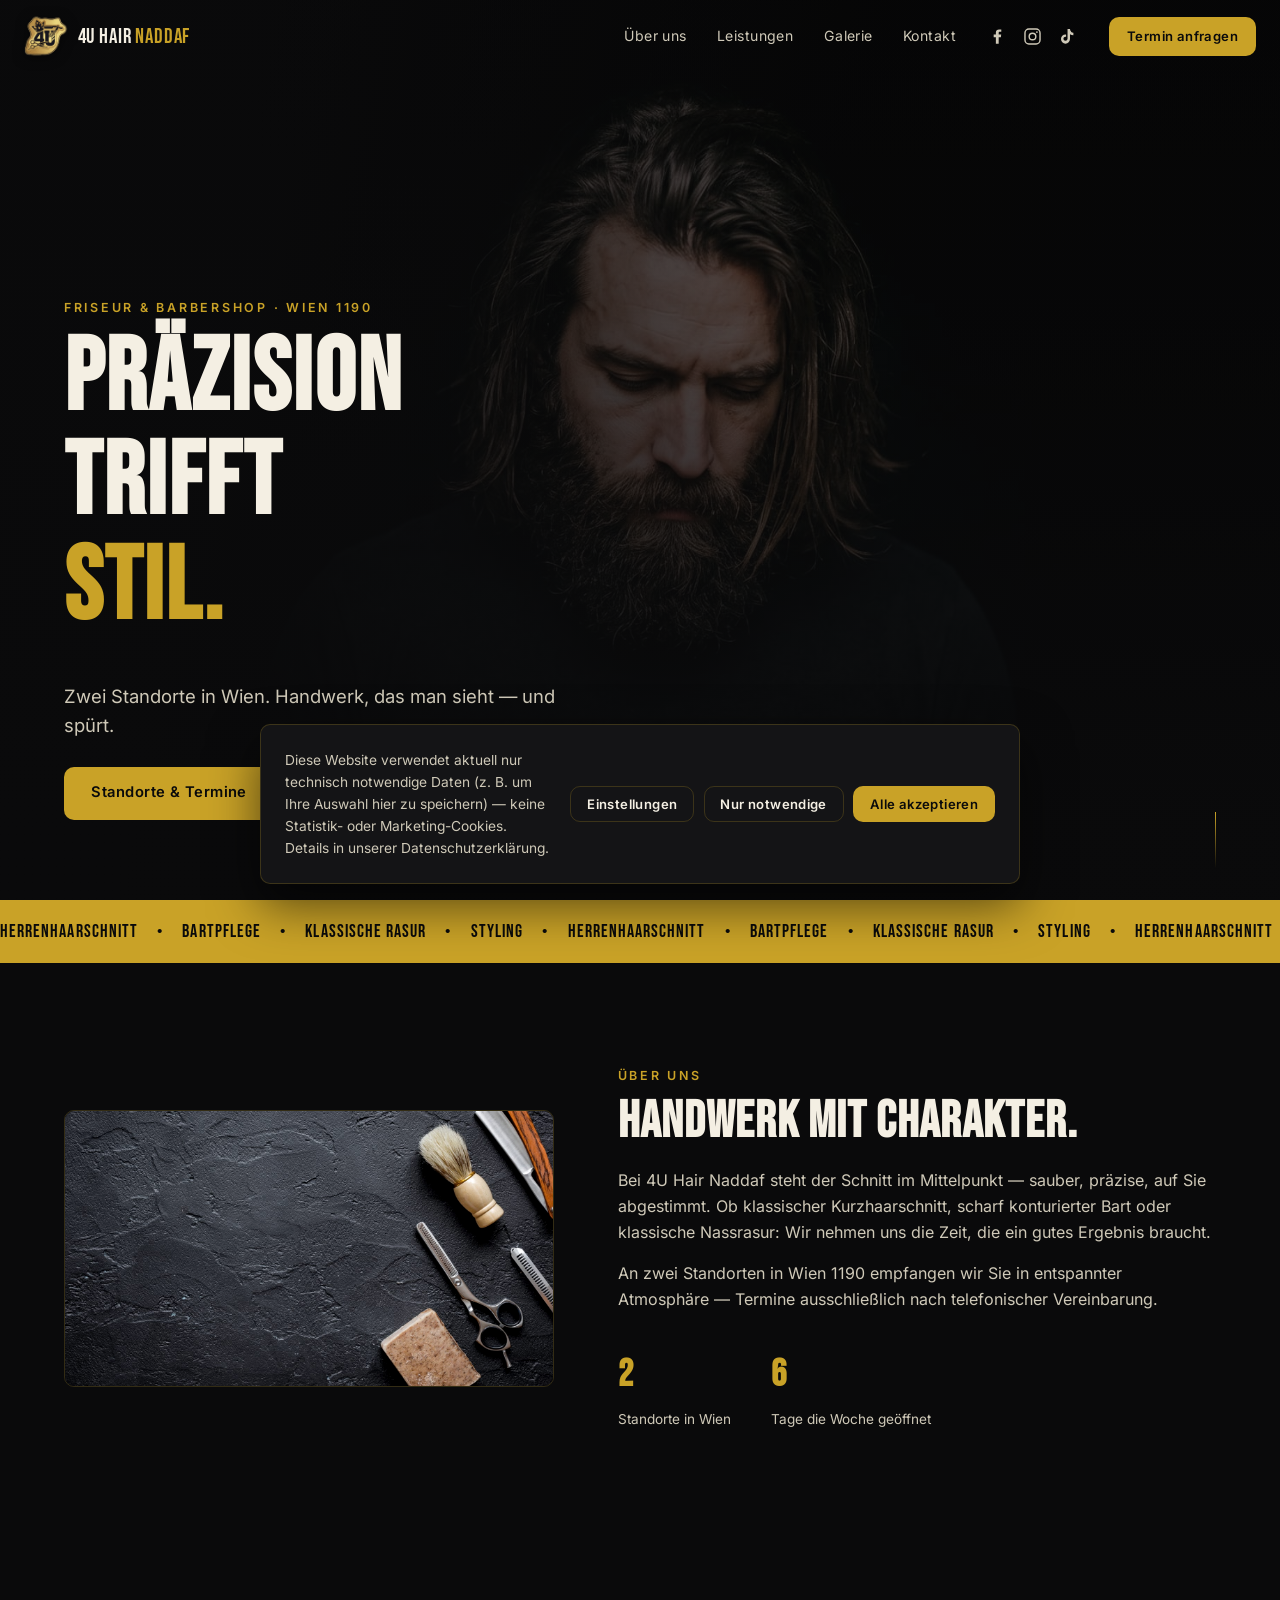
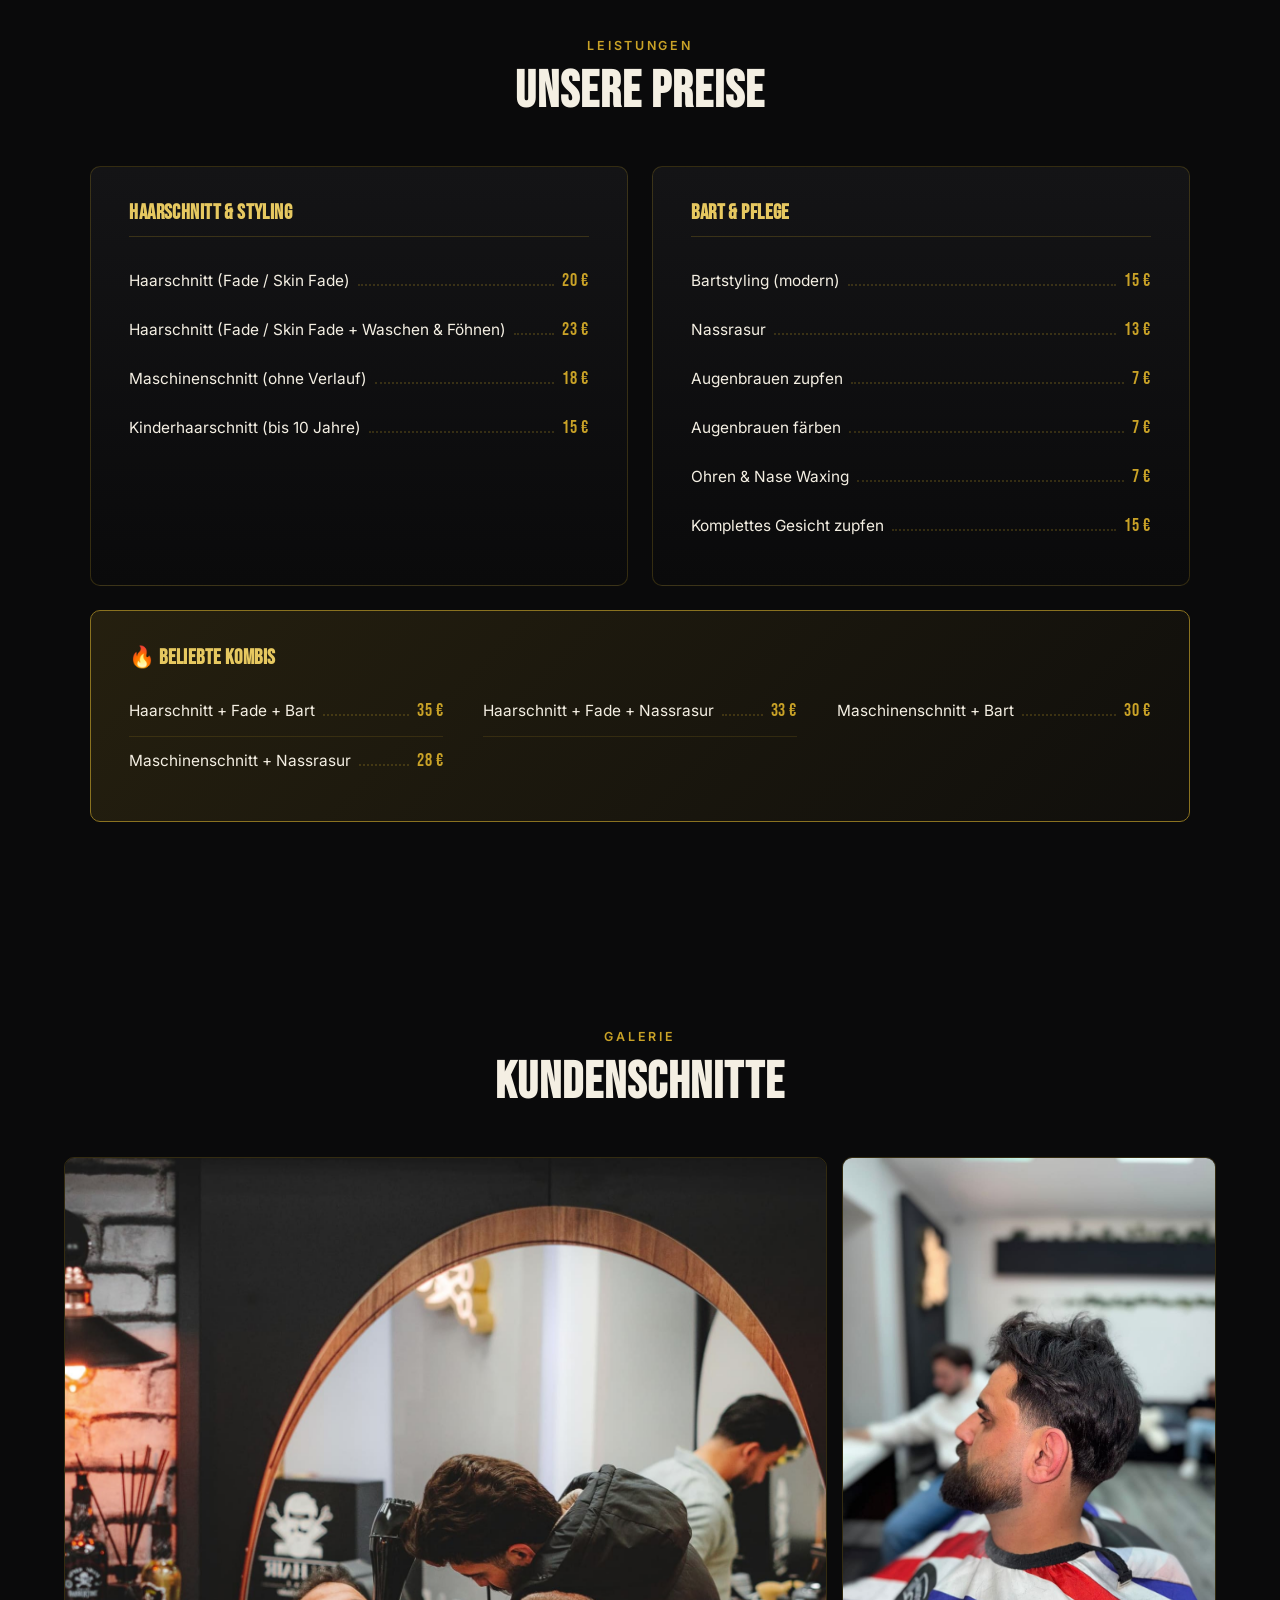
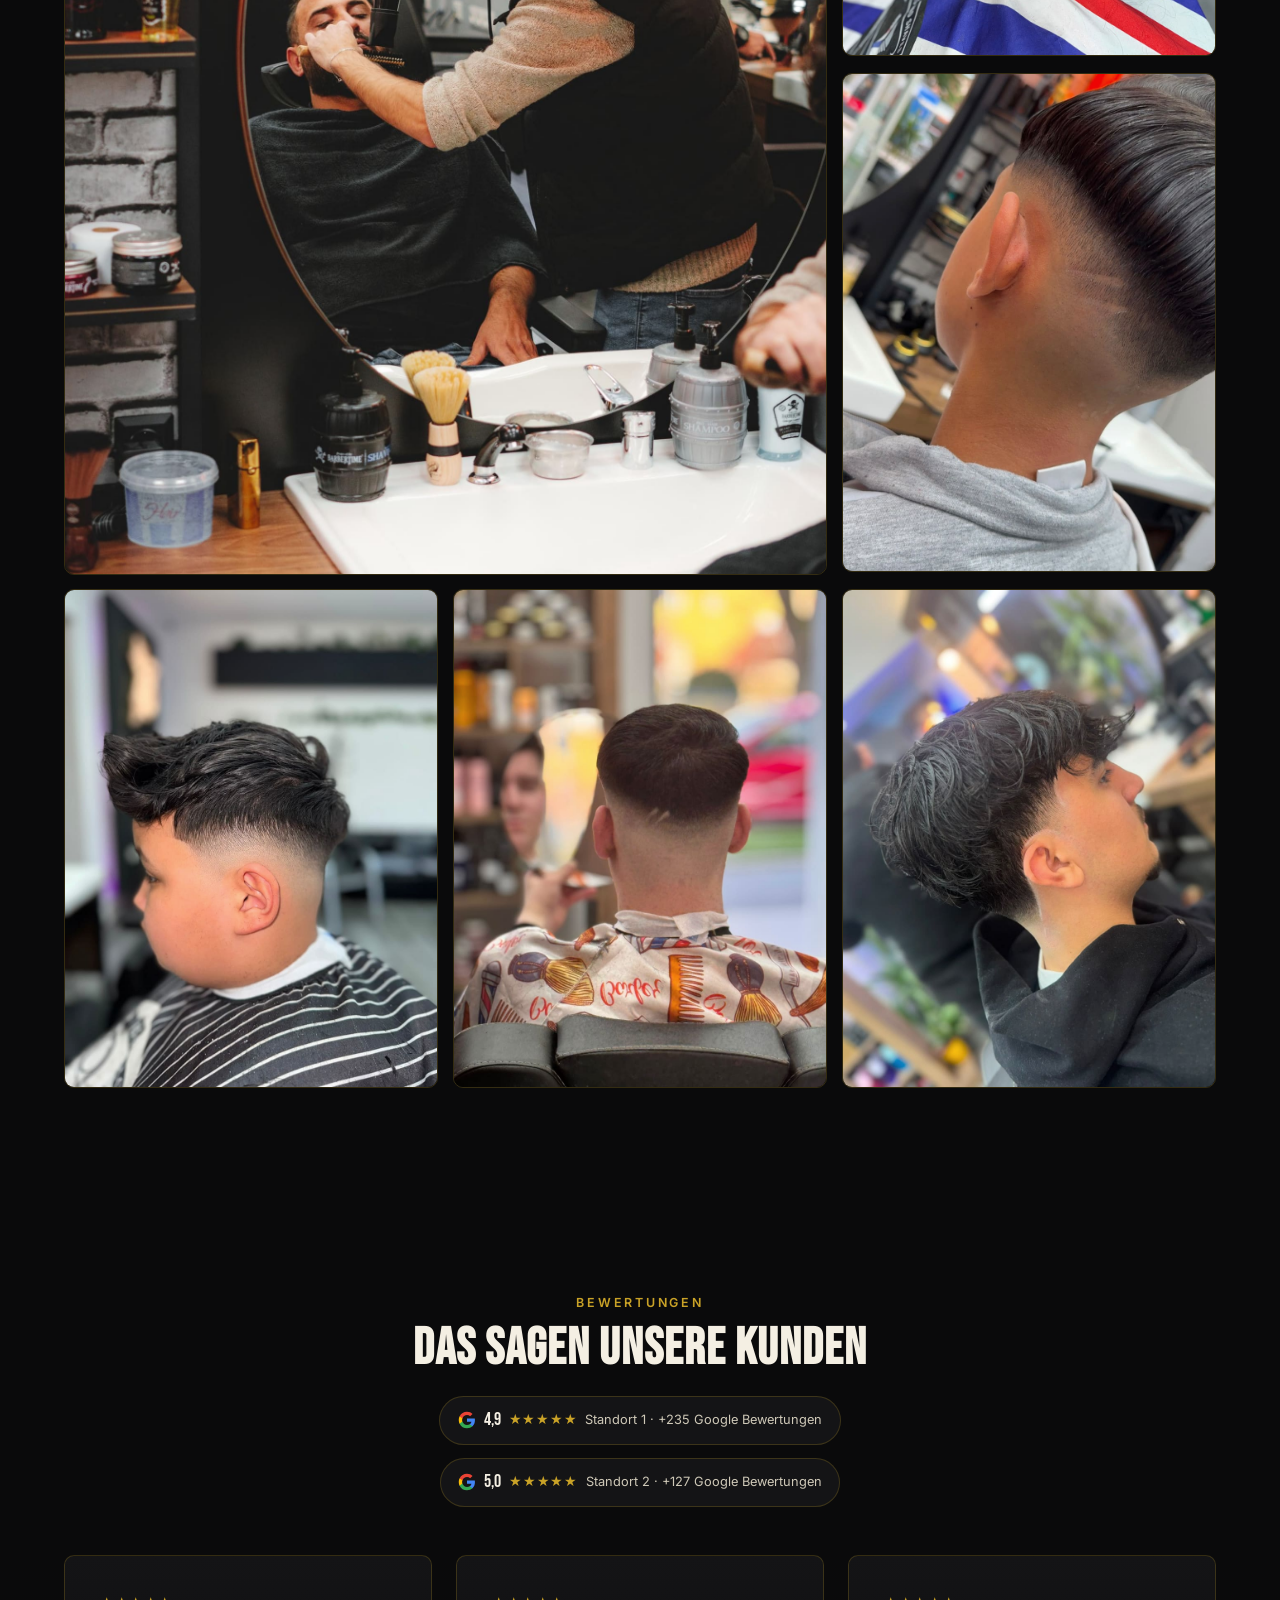
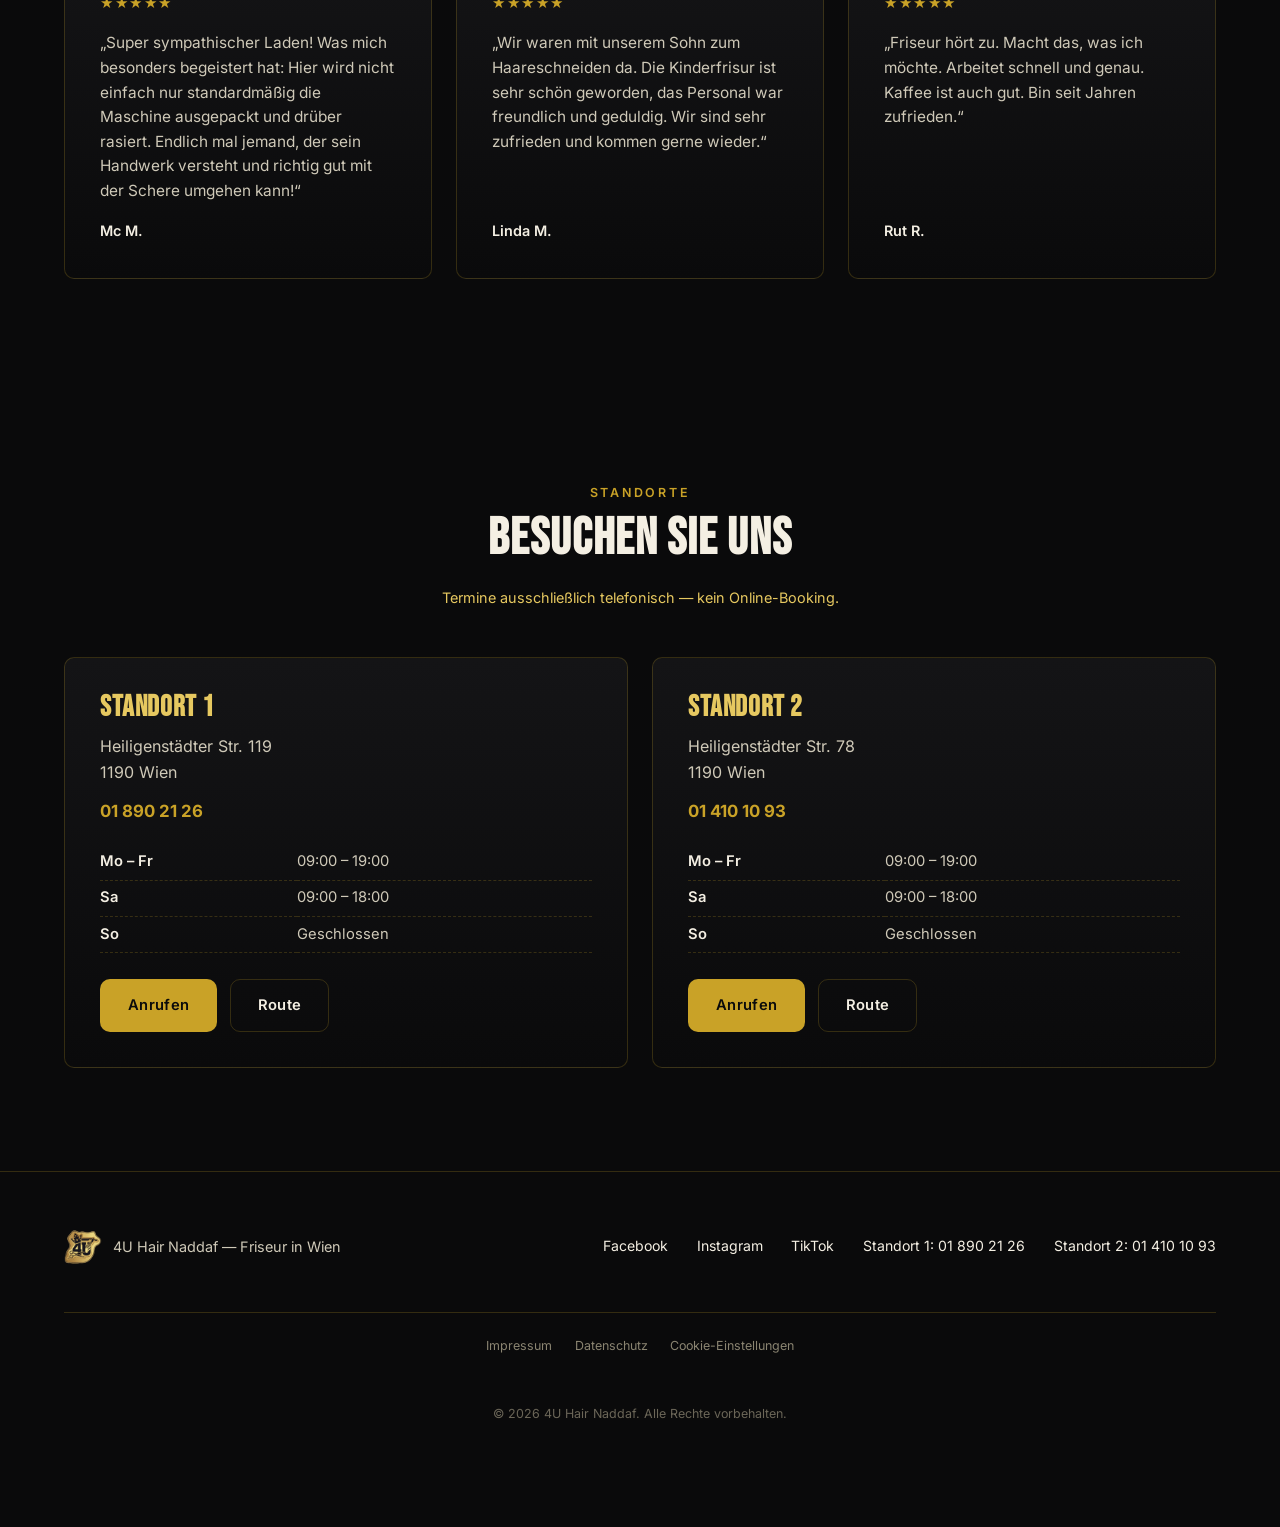
==== commit aacb284f: "Optimize images and video for performance (PageSpeed LCP fix) Hero video poster was an unresized 5.8" ====
--- a/index.html
+++ b/index.html
@@ -3,11 +3,87 @@
 <head>
 <meta charset="UTF-8">
 <meta name="viewport" content="width=device-width, initial-scale=1.0">
-<title>4U Hair Naddaf — Friseur Wien</title>
-<meta name="description" content="4U Hair Naddaf – moderner Friseur in Wien 1190. Herrenhaarschnitt, Bartpflege & klassische Rasur an zwei Standorten. Termine nur telefonisch.">
+<title>4U Hair Naddaf — Friseur Wien 1190 | Herrenhaarschnitt, Bart & Rasur</title>
+<meta name="description" content="4U Hair Naddaf – moderner Friseur & Barbershop in Wien 1190. Herrenhaarschnitt, Bartpflege & klassische Rasur an zwei Standorten (Heiligenstädter Straße). Termine nur telefonisch.">
+<link rel="canonical" href="https://4uhairnaddaf.at/">
+<meta name="robots" content="index, follow">
+
+<meta property="og:type" content="business.business">
+<meta property="og:title" content="4U Hair Naddaf — Friseur Wien 1190">
+<meta property="og:description" content="Moderner Friseur & Barbershop in Wien 1190. Herrenhaarschnitt, Bartpflege & klassische Rasur an zwei Standorten. Termine nur telefonisch.">
+<meta property="og:url" content="https://4uhairnaddaf.at/">
+<meta property="og:image" content="https://4uhairnaddaf.at/content/hero-poster.jpg">
+<meta property="og:locale" content="de_AT">
+<meta property="og:site_name" content="4U Hair Naddaf">
+<meta name="twitter:card" content="summary_large_image">
+<meta name="twitter:title" content="4U Hair Naddaf — Friseur Wien 1190">
+<meta name="twitter:description" content="Moderner Friseur & Barbershop in Wien 1190. Herrenhaarschnitt, Bartpflege & klassische Rasur an zwei Standorten.">
+<meta name="twitter:image" content="https://4uhairnaddaf.at/content/hero-poster.jpg">
+
+<meta name="geo.region" content="AT-9">
+<meta name="geo.placename" content="Wien">
+
 <link rel="icon" href="/content/logo.png" type="image/png">
 <link rel="stylesheet" href="/fonts/fonts.css">
 <link rel="stylesheet" href="/css/styles.css">
+
+<script type="application/ld+json">
+{
+  "@context": "https://schema.org",
+  "@graph": [
+    {
+      "@type": "HairSalon",
+      "@id": "https://4uhairnaddaf.at/#standort1",
+      "name": "4U Hair Naddaf – Standort 1",
+      "image": "https://4uhairnaddaf.at/content/logo.png",
+      "url": "https://4uhairnaddaf.at/",
+      "telephone": "+43-1-8902126",
+      "priceRange": "€€",
+      "address": {
+        "@type": "PostalAddress",
+        "streetAddress": "Heiligenstädter Straße 119",
+        "addressLocality": "Wien",
+        "postalCode": "1190",
+        "addressCountry": "AT"
+      },
+      "openingHoursSpecification": [
+        { "@type": "OpeningHoursSpecification", "dayOfWeek": ["Monday","Tuesday","Wednesday","Thursday","Friday"], "opens": "09:00", "closes": "19:00" },
+        { "@type": "OpeningHoursSpecification", "dayOfWeek": "Saturday", "opens": "09:00", "closes": "18:00" }
+      ],
+      "aggregateRating": {
+        "@type": "AggregateRating",
+        "ratingValue": "4.9",
+        "reviewCount": "235"
+      }
+    },
+    {
+      "@type": "HairSalon",
+      "@id": "https://4uhairnaddaf.at/#standort2",
+      "name": "4U Hair Naddaf – Standort 2",
+      "image": "https://4uhairnaddaf.at/content/logo.png",
+      "url": "https://4uhairnaddaf.at/",
+      "telephone": "+43-1-4101093",
+      "priceRange": "€€",
+      "address": {
+        "@type": "PostalAddress",
+        "streetAddress": "Heiligenstädter Straße 78",
+        "addressLocality": "Wien",
+        "postalCode": "1190",
+        "addressCountry": "AT"
+      },
+      "openingHoursSpecification": [
+        { "@type": "OpeningHoursSpecification", "dayOfWeek": ["Monday","Tuesday","Wednesday","Thursday","Friday"], "opens": "09:00", "closes": "19:00" },
+        { "@type": "OpeningHoursSpecification", "dayOfWeek": "Saturday", "opens": "09:00", "closes": "18:00" }
+      ],
+      "aggregateRating": {
+        "@type": "AggregateRating",
+        "ratingValue": "5.0",
+        "reviewCount": "127"
+      }
+    }
+  ]
+}
+</script>
 </head>
 <body>
 
@@ -48,7 +124,7 @@
 
   <section class="hero" id="top">
     <div class="hero-media">
-      <video class="hero-img" id="heroVideo" autoplay muted loop playsinline preload="auto" poster="/content/Gemini_Generated_Image_nzsohznzsohznzso.png">
+      <video class="hero-img" id="heroVideo" autoplay muted loop playsinline preload="auto" poster="/content/hero-poster.jpg">
         <source src="/content/hero.mp4" type="video/mp4">
       </video>
       <div class="hero-scrim"></div>
@@ -77,7 +153,7 @@
   <section class="about" id="about">
     <div class="about-grid reveal">
       <div class="about-media">
-        <img src="/content/3.png" alt="Werkzeuge eines Barbers auf dunklem Untergrund" loading="lazy">
+        <img src="/content/3.jpg" alt="Werkzeuge eines Barbers auf dunklem Untergrund" loading="lazy">
       </div>
       <div class="about-copy">
         <p class="eyebrow">Über uns</p>
@@ -154,13 +230,13 @@
           <svg viewBox="0 0 24 24" aria-hidden="true"><path fill="#4285F4" d="M22.56 12.25c0-.78-.07-1.53-.2-2.25H12v4.26h5.92a5.06 5.06 0 0 1-2.2 3.32v2.77h3.57c2.08-1.92 3.28-4.74 3.28-8.1z"/><path fill="#34A853" d="M12 23c2.97 0 5.46-.98 7.28-2.66l-3.57-2.77c-.99.66-2.25 1.06-3.71 1.06-2.86 0-5.29-1.93-6.16-4.53H2.18v2.85A11 11 0 0 0 12 23z"/><path fill="#FBBC05" d="M5.84 14.09A6.6 6.6 0 0 1 5.5 12c0-.73.13-1.44.34-2.09V7.06H2.18A11 11 0 0 0 1 12c0 1.77.43 3.45 1.18 4.94z"/><path fill="#EA4335" d="M12 5.38c1.62 0 3.06.56 4.21 1.64l3.15-3.15C17.45 2.09 14.97 1 12 1a11 11 0 0 0-9.82 6.06l3.66 2.85c.87-2.6 3.3-4.53 6.16-4.53z"/></svg>
           <span class="rating-score">4,9</span>
           <span class="rating-stars" aria-hidden="true">★★★★★</span>
-          <span class="rating-label">Standort 1 · 235 Google Bewertungen</span>
+          <span class="rating-label">Standort 1 · +235 Google Bewertungen</span>
         </div>
         <div class="rating-badge">
           <svg viewBox="0 0 24 24" aria-hidden="true"><path fill="#4285F4" d="M22.56 12.25c0-.78-.07-1.53-.2-2.25H12v4.26h5.92a5.06 5.06 0 0 1-2.2 3.32v2.77h3.57c2.08-1.92 3.28-4.74 3.28-8.1z"/><path fill="#34A853" d="M12 23c2.97 0 5.46-.98 7.28-2.66l-3.57-2.77c-.99.66-2.25 1.06-3.71 1.06-2.86 0-5.29-1.93-6.16-4.53H2.18v2.85A11 11 0 0 0 12 23z"/><path fill="#FBBC05" d="M5.84 14.09A6.6 6.6 0 0 1 5.5 12c0-.73.13-1.44.34-2.09V7.06H2.18A11 11 0 0 0 1 12c0 1.77.43 3.45 1.18 4.94z"/><path fill="#EA4335" d="M12 5.38c1.62 0 3.06.56 4.21 1.64l3.15-3.15C17.45 2.09 14.97 1 12 1a11 11 0 0 0-9.82 6.06l3.66 2.85c.87-2.6 3.3-4.53 6.16-4.53z"/></svg>
           <span class="rating-score">5,0</span>
           <span class="rating-stars" aria-hidden="true">★★★★★</span>
-          <span class="rating-label">Standort 2 · Google Bewertungen</span>
+          <span class="rating-label">Standort 2 · +127 Google Bewertungen</span>
         </div>
       </div>
     </div>
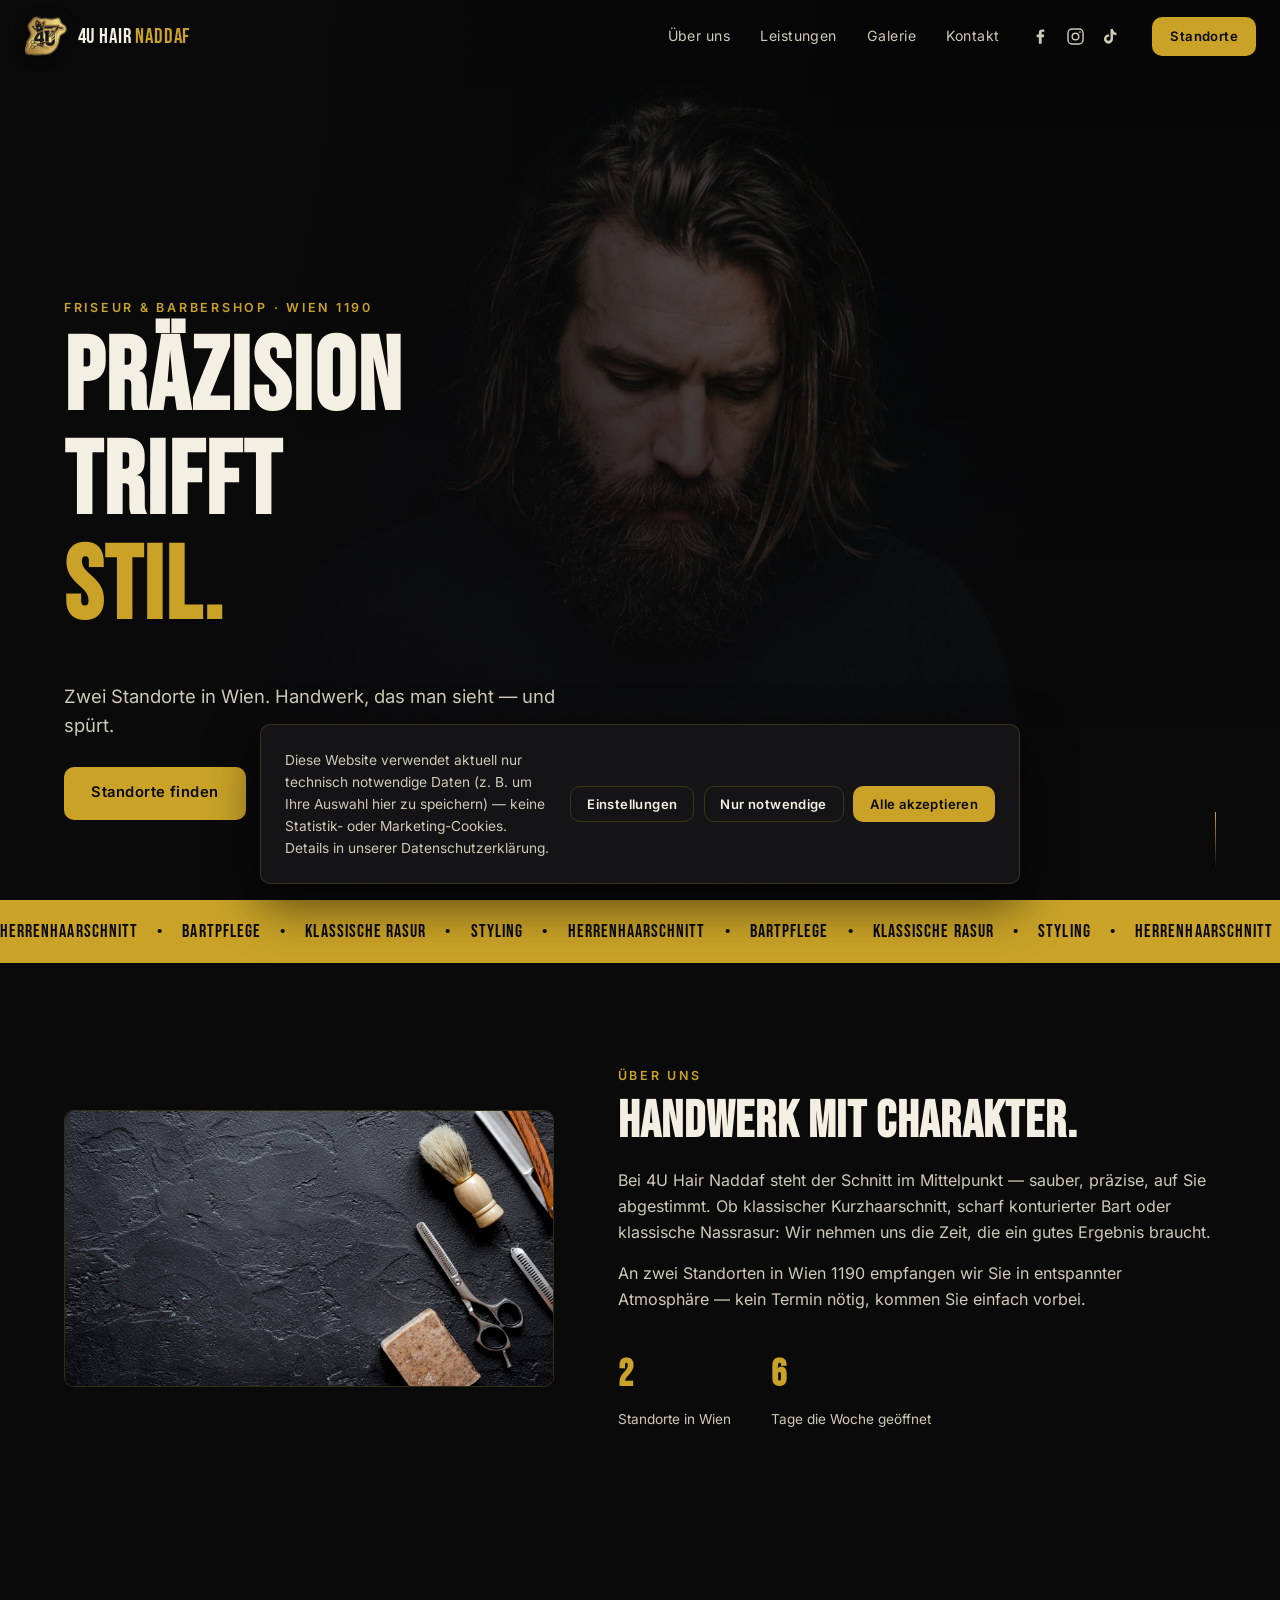
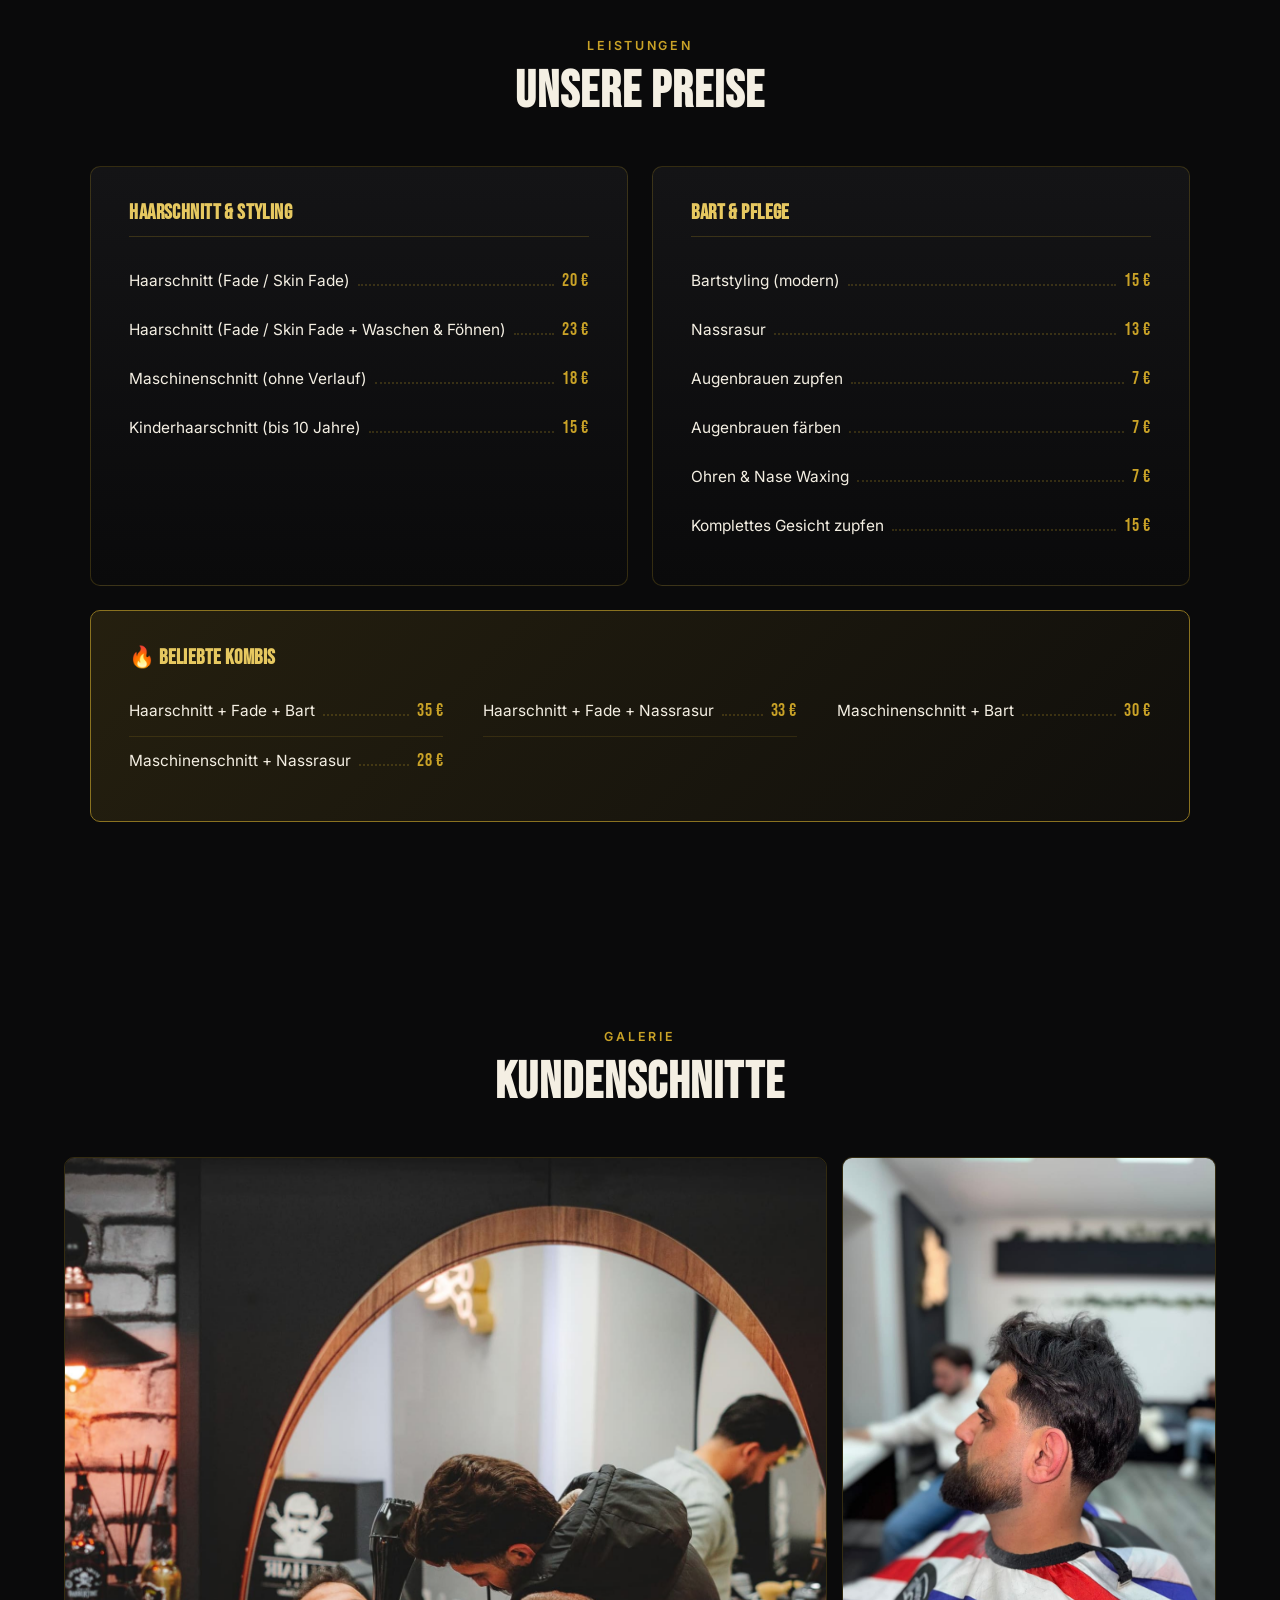
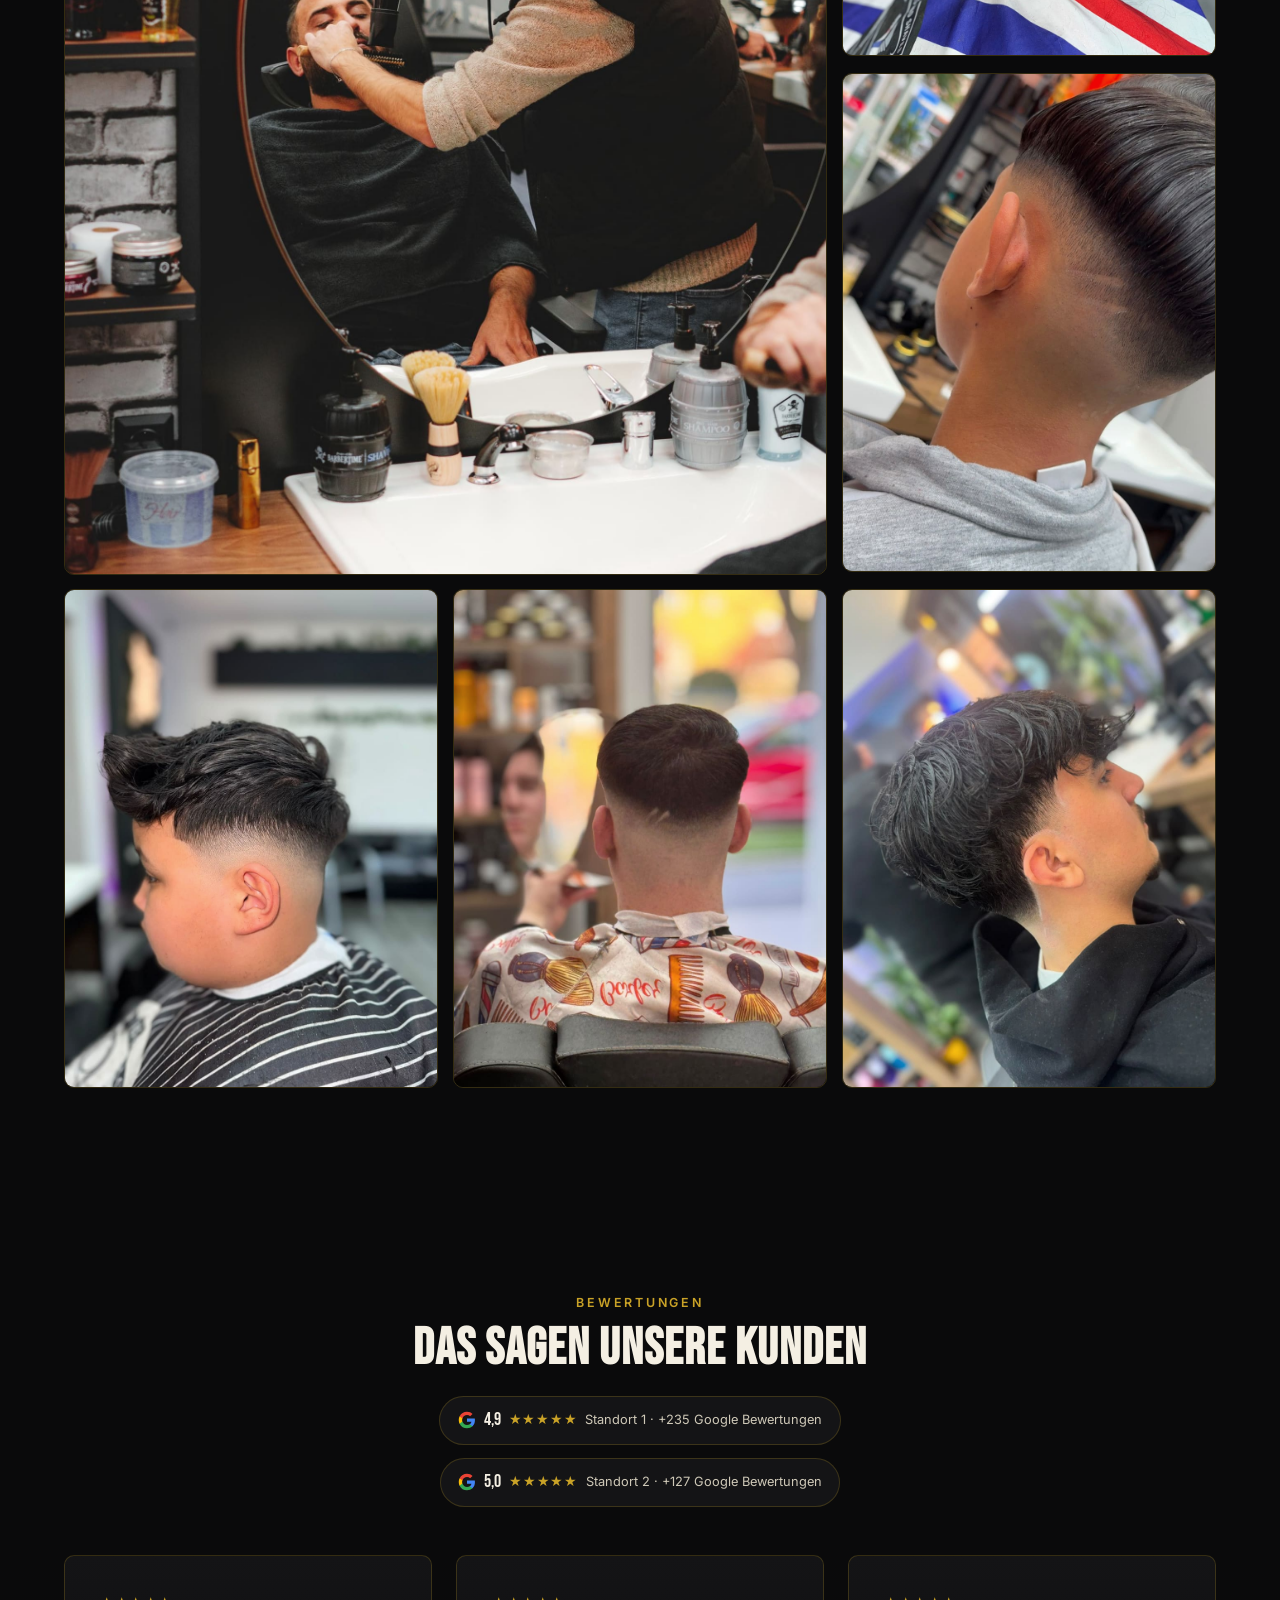
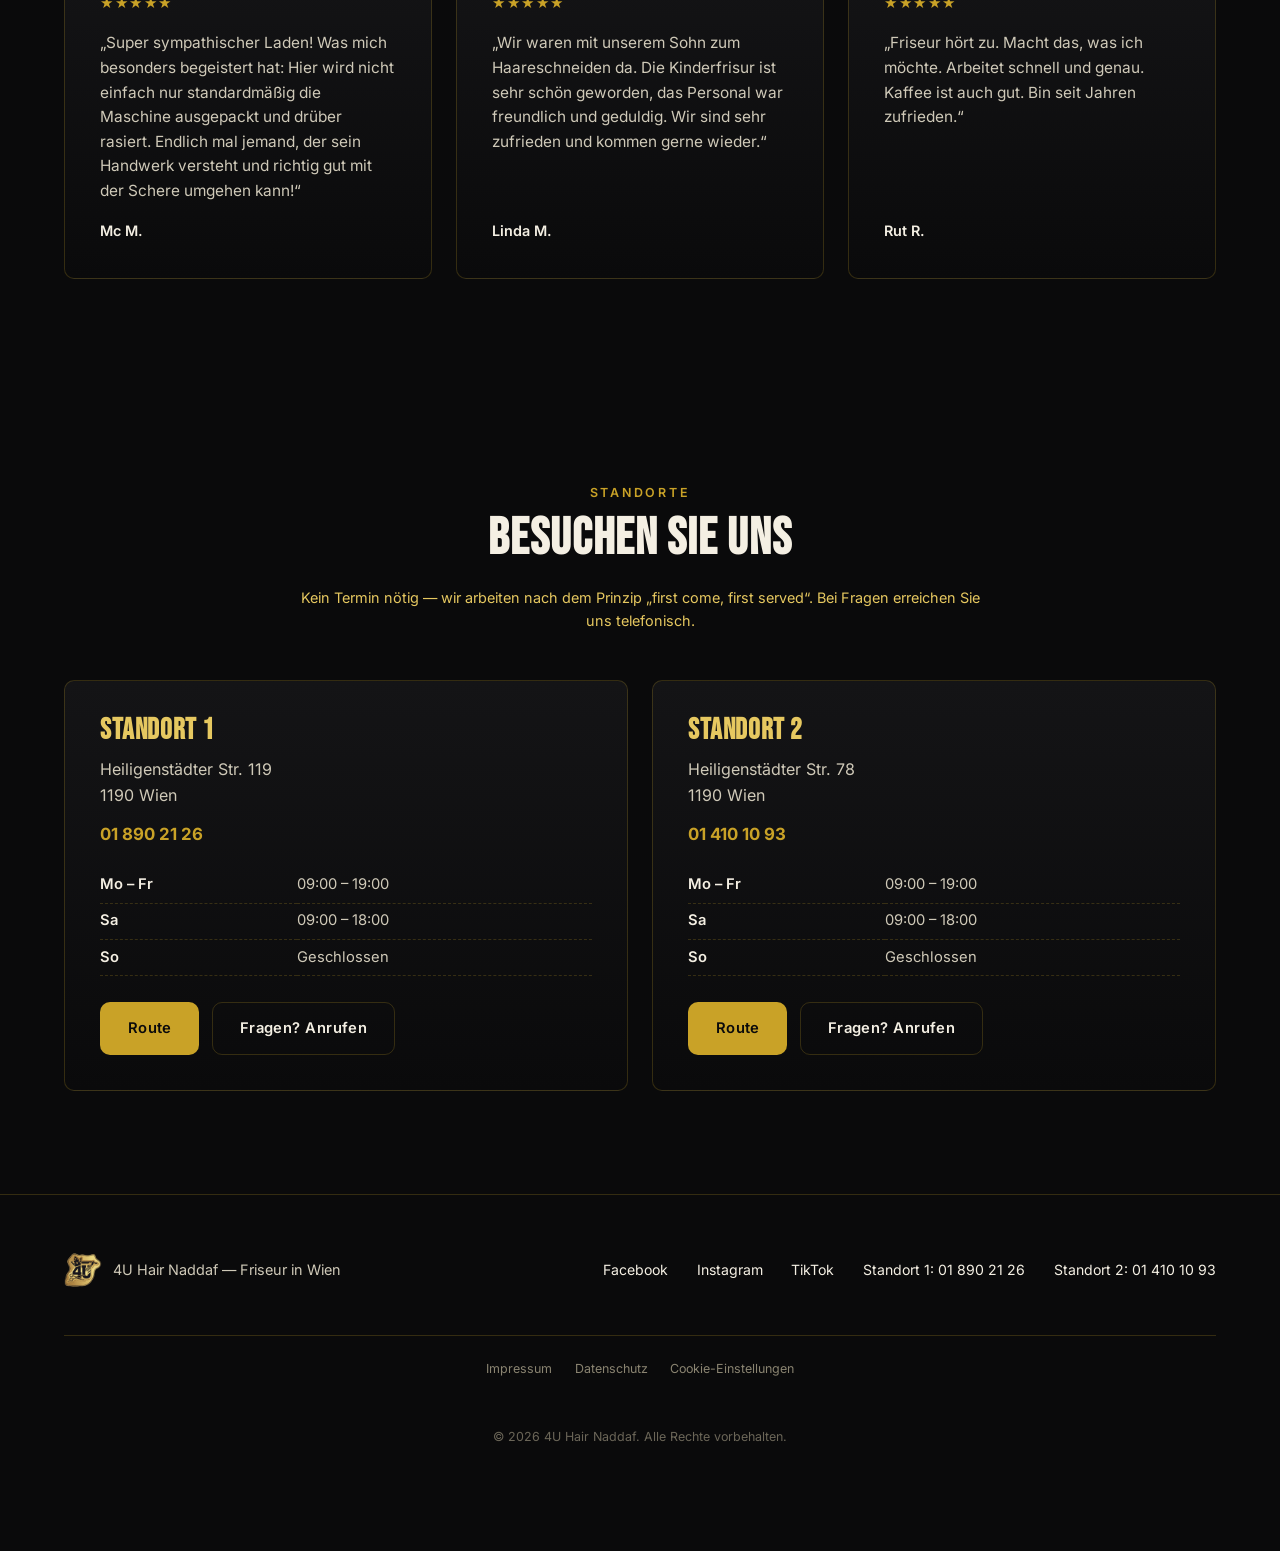
==== commit d7610230: "Correct site copy: walk-in only, no appointments even by phone Owner confirmed neither Standort take" ====
--- a/index.html
+++ b/index.html
@@ -4,13 +4,13 @@
 <meta charset="UTF-8">
 <meta name="viewport" content="width=device-width, initial-scale=1.0">
 <title>4U Hair Naddaf — Friseur Wien 1190 | Herrenhaarschnitt, Bart & Rasur</title>
-<meta name="description" content="4U Hair Naddaf – moderner Friseur & Barbershop in Wien 1190. Herrenhaarschnitt, Bartpflege & klassische Rasur an zwei Standorten (Heiligenstädter Straße). Termine nur telefonisch.">
+<meta name="description" content="4U Hair Naddaf – moderner Friseur & Barbershop in Wien 1190. Herrenhaarschnitt, Bartpflege & klassische Rasur an zwei Standorten (Heiligenstädter Straße). Kein Termin nötig — einfach vorbeikommen.">
 <link rel="canonical" href="https://4uhairnaddaf.at/">
 <meta name="robots" content="index, follow">
 
 <meta property="og:type" content="business.business">
 <meta property="og:title" content="4U Hair Naddaf — Friseur Wien 1190">
-<meta property="og:description" content="Moderner Friseur & Barbershop in Wien 1190. Herrenhaarschnitt, Bartpflege & klassische Rasur an zwei Standorten. Termine nur telefonisch.">
+<meta property="og:description" content="Moderner Friseur & Barbershop in Wien 1190. Herrenhaarschnitt, Bartpflege & klassische Rasur an zwei Standorten. Kein Termin nötig — einfach vorbeikommen.">
 <meta property="og:url" content="https://4uhairnaddaf.at/">
 <meta property="og:image" content="https://4uhairnaddaf.at/content/hero-poster.jpg">
 <meta property="og:locale" content="de_AT">
@@ -87,6 +87,13 @@
 </head>
 <body>
 
+<div class="preloader" id="preloader" aria-hidden="true">
+  <div class="preloader-inner">
+    <img src="/content/logo.png" alt="" class="preloader-logo">
+    <div class="preloader-bar"><span></span></div>
+  </div>
+</div>
+
 <a href="#main" class="skip-link">Zum Inhalt springen</a>
 
 <header class="site-header" id="header">
@@ -100,7 +107,7 @@
       <a href="#services">Leistungen</a>
       <a href="#gallery">Galerie</a>
       <a href="#locations">Kontakt</a>
-      <a href="#locations" class="btn btn-primary mobile-nav-cta">Termin anfragen</a>
+      <a href="#locations" class="btn btn-primary mobile-nav-cta">Standorte</a>
     </nav>
     <div class="social-icons">
       <a href="https://www.facebook.com/profile.php?id=100087548093178" target="_blank" rel="noopener" aria-label="Facebook">
@@ -113,7 +120,7 @@
         <svg viewBox="0 0 24 24" fill="currentColor" aria-hidden="true"><path d="M16.6 5.82c-.9-.78-1.46-1.9-1.46-3.14V2.5h-3.09v12.4a2.59 2.59 0 0 1-2.59 2.5 2.6 2.6 0 0 1-2.6-2.6c0-1.72 1.66-3.01 3.37-2.48V9.66c-3.45-.46-6.47 2.22-6.47 5.64a5.7 5.7 0 0 0 5.69 5.7c3.14 0 5.69-2.55 5.69-5.7V9.01a7.34 7.34 0 0 0 4.3 1.38V7.3s-1.88.09-3.24-1.48z"/></svg>
       </a>
     </div>
-    <a href="#locations" class="btn btn-primary nav-cta">Termin anfragen</a>
+    <a href="#locations" class="btn btn-primary nav-cta">Standorte</a>
     <button class="burger" id="burger" aria-label="Menü öffnen" aria-expanded="false" aria-controls="nav">
       <span></span><span></span><span></span>
     </button>
@@ -134,7 +141,7 @@
       <h1>PRÄZISION<br>TRIFFT<br><span class="accent">STIL.</span></h1>
       <p class="hero-lead">Zwei Standorte in Wien. Handwerk, das man sieht — und spürt.</p>
       <div class="hero-actions">
-        <a href="#locations" class="btn btn-primary">Standorte &amp; Termine</a>
+        <a href="#locations" class="btn btn-primary">Standorte finden</a>
         <a href="#services" class="btn btn-ghost">Leistungen ansehen</a>
       </div>
     </div>
@@ -159,7 +166,7 @@
         <p class="eyebrow">Über uns</p>
         <h2>Handwerk mit Charakter.</h2>
         <p>Bei 4U Hair Naddaf steht der Schnitt im Mittelpunkt — sauber, präzise, auf Sie abgestimmt. Ob klassischer Kurzhaarschnitt, scharf konturierter Bart oder klassische Nassrasur: Wir nehmen uns die Zeit, die ein gutes Ergebnis braucht.</p>
-        <p>An zwei Standorten in Wien 1190 empfangen wir Sie in entspannter Atmosphäre — Termine ausschließlich nach telefonischer Vereinbarung.</p>
+        <p>An zwei Standorten in Wien 1190 empfangen wir Sie in entspannter Atmosphäre — kein Termin nötig, kommen Sie einfach vorbei.</p>
         <div class="about-stats">
           <div><strong>2</strong><span>Standorte in Wien</span></div>
           <div><strong>6</strong><span>Tage die Woche geöffnet</span></div>
@@ -263,7 +270,7 @@
     <div class="section-head reveal">
       <p class="eyebrow">Standorte</p>
       <h2>Besuchen Sie uns</h2>
-      <p class="section-note">Termine ausschließlich telefonisch — kein Online-Booking.</p>
+      <p class="section-note">Kein Termin nötig — wir arbeiten nach dem Prinzip „first come, first served“. Bei Fragen erreichen Sie uns telefonisch.</p>
     </div>
     <div class="locations-grid reveal">
       <article class="location-card">
@@ -276,8 +283,8 @@
           <tr><th>So</th><td>Geschlossen</td></tr>
         </table>
         <div class="card-actions">
-          <a href="tel:+4318902126" class="btn btn-primary">Anrufen</a>
-          <a href="https://maps.app.goo.gl/BkdwSMvtBocnt1nL8" target="_blank" rel="noopener" class="btn btn-ghost">Route</a>
+          <a href="https://maps.app.goo.gl/BkdwSMvtBocnt1nL8" target="_blank" rel="noopener" class="btn btn-primary">Route</a>
+          <a href="tel:+4318902126" class="btn btn-ghost">Fragen? Anrufen</a>
         </div>
       </article>
       <article class="location-card">
@@ -290,8 +297,8 @@
           <tr><th>So</th><td>Geschlossen</td></tr>
         </table>
         <div class="card-actions">
-          <a href="tel:+4314101093" class="btn btn-primary">Anrufen</a>
-          <a href="https://maps.app.goo.gl/46RZM3TwCqBeoBpg7" target="_blank" rel="noopener" class="btn btn-ghost">Route</a>
+          <a href="https://maps.app.goo.gl/46RZM3TwCqBeoBpg7" target="_blank" rel="noopener" class="btn btn-primary">Route</a>
+          <a href="tel:+4314101093" class="btn btn-ghost">Fragen? Anrufen</a>
         </div>
       </article>
     </div>
@@ -321,7 +328,7 @@
   </div>
 </footer>
 
-<a href="tel:+4318902126" class="mobile-call-cta">Jetzt anrufen</a>
+<a href="#locations" class="mobile-call-cta">Standort &amp; Route finden</a>
 
 <div class="cookie-banner" id="cookieBanner" role="dialog" aria-modal="false" aria-label="Cookie-Einstellungen" hidden>
   <div class="cookie-banner-inner">
--- a/css/styles.css
+++ b/css/styles.css
@@ -85,6 +85,30 @@
 .burger[aria-expanded="true"] span:nth-child(2){ opacity:0; }
 .burger[aria-expanded="true"] span:nth-child(3){ transform: translateY(-8px) rotate(-45deg); }
 
+/* ---------- Preloader ---------- */
+.preloader{
+  position: fixed; inset:0; z-index: 1000;
+  display:flex; align-items:center; justify-content:center;
+  background: var(--black);
+  opacity:1; visibility:visible;
+  transition: opacity .6s var(--ease), visibility .6s var(--ease);
+}
+.preloader.is-hidden{ opacity:0; visibility:hidden; pointer-events:none; }
+.preloader-inner{ display:flex; flex-direction:column; align-items:center; }
+.preloader-logo{
+  width: 56px; height:56px; object-fit:contain;
+  animation: preloader-pulse 1.6s ease-in-out infinite;
+}
+.preloader-bar{ width:110px; height:2px; margin-top:1.3rem; background: var(--line); border-radius:2px; overflow:hidden; }
+.preloader-bar span{ display:block; height:100%; width:40%; background: var(--gold); animation: preloader-sweep 1.1s ease-in-out infinite; }
+@keyframes preloader-pulse{ 0%,100%{ opacity:.55; transform:scale(.96); } 50%{ opacity:1; transform:scale(1); } }
+@keyframes preloader-sweep{ 0%{ transform: translateX(-120%); } 100%{ transform: translateX(320%); } }
+body.is-loading{ overflow:hidden; }
+@media (prefers-reduced-motion: reduce){
+  .preloader-logo, .preloader-bar span{ animation:none; }
+  .preloader{ transition: opacity .25s linear; }
+}
+
 /* ---------- Hero ---------- */
 .hero{
   position: relative; min-height: 100svh; display:flex; align-items:flex-end;
@@ -99,7 +123,15 @@
     linear-gradient(0deg, rgba(10,10,11,.98) 8%, rgba(10,10,11,.62) 55%, rgba(10,10,11,.42) 100%),
     linear-gradient(100deg, rgba(10,10,11,.92) 18%, rgba(10,10,11,.25) 62%);
 }
-.hero-content{ position:relative; z-index:1; max-width: 780px; }
+.hero-content{
+  position:relative; z-index:1; max-width: 780px;
+  opacity:0; transform: translateY(16px);
+  transition: opacity .8s var(--ease) .15s, transform .8s var(--ease) .15s;
+}
+body.is-loaded .hero-content{ opacity:1; transform:translateY(0); }
+@media (prefers-reduced-motion: reduce){
+  .hero-content{ transition:none; opacity:1; transform:none; }
+}
 .hero h1{ font-size: clamp(3.2rem, 9vw, 6.4rem); color: var(--cream); }
 .hero h1 .accent{ color: var(--gold); }
 .hero-lead{ font-size: 1.15rem; max-width: 42ch; margin-top: .6em; }
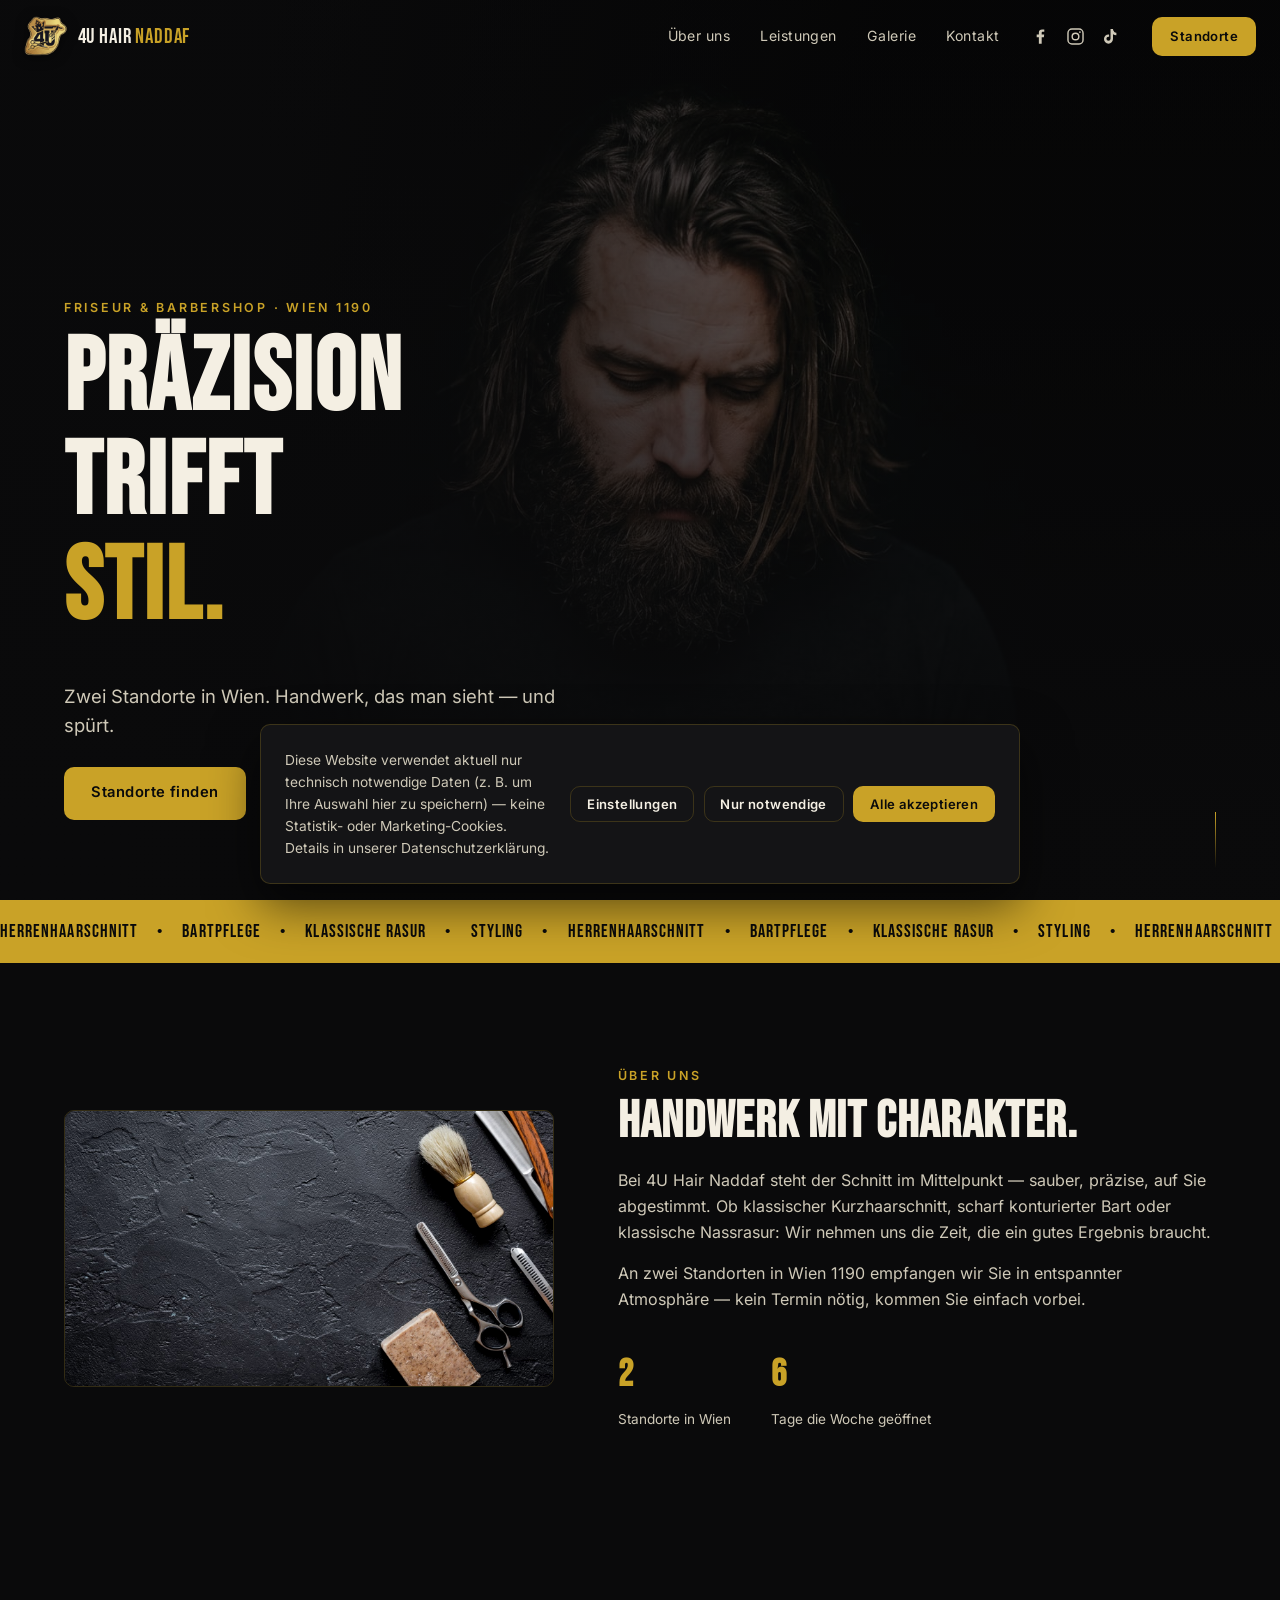
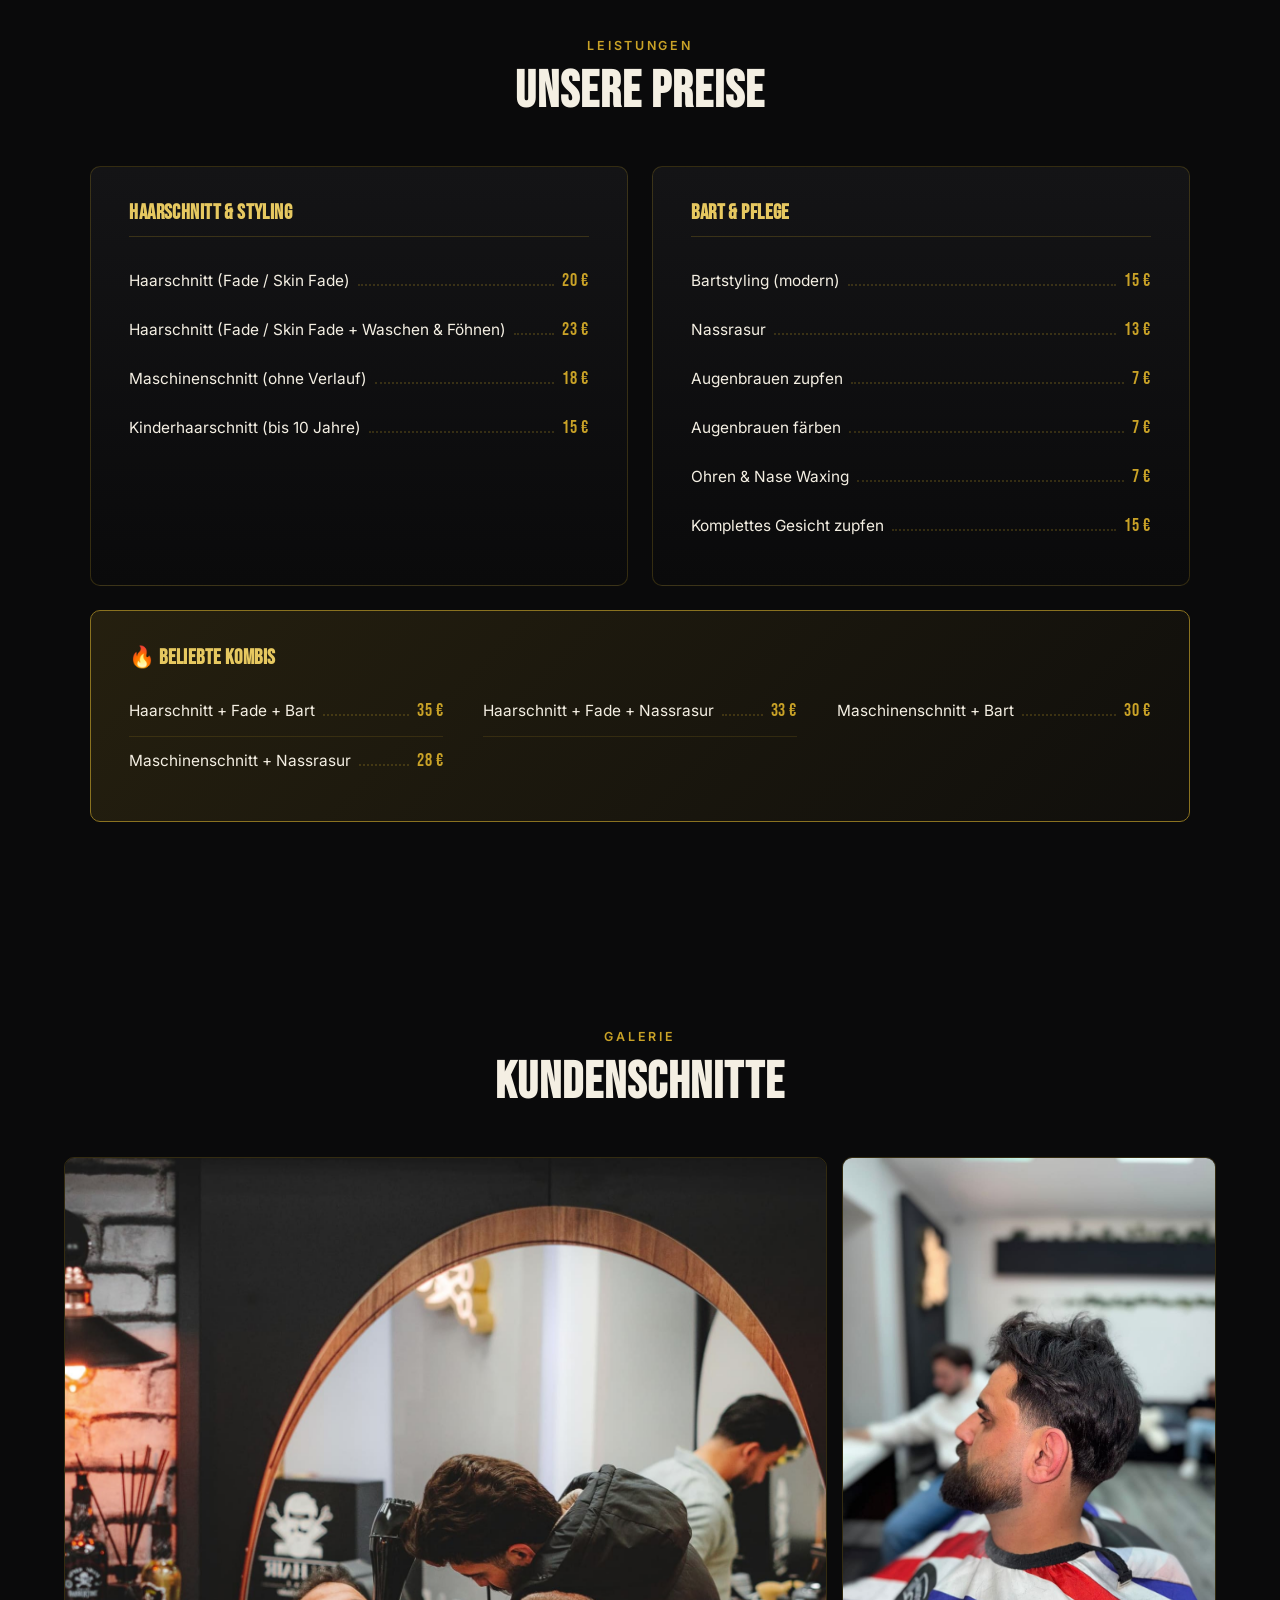
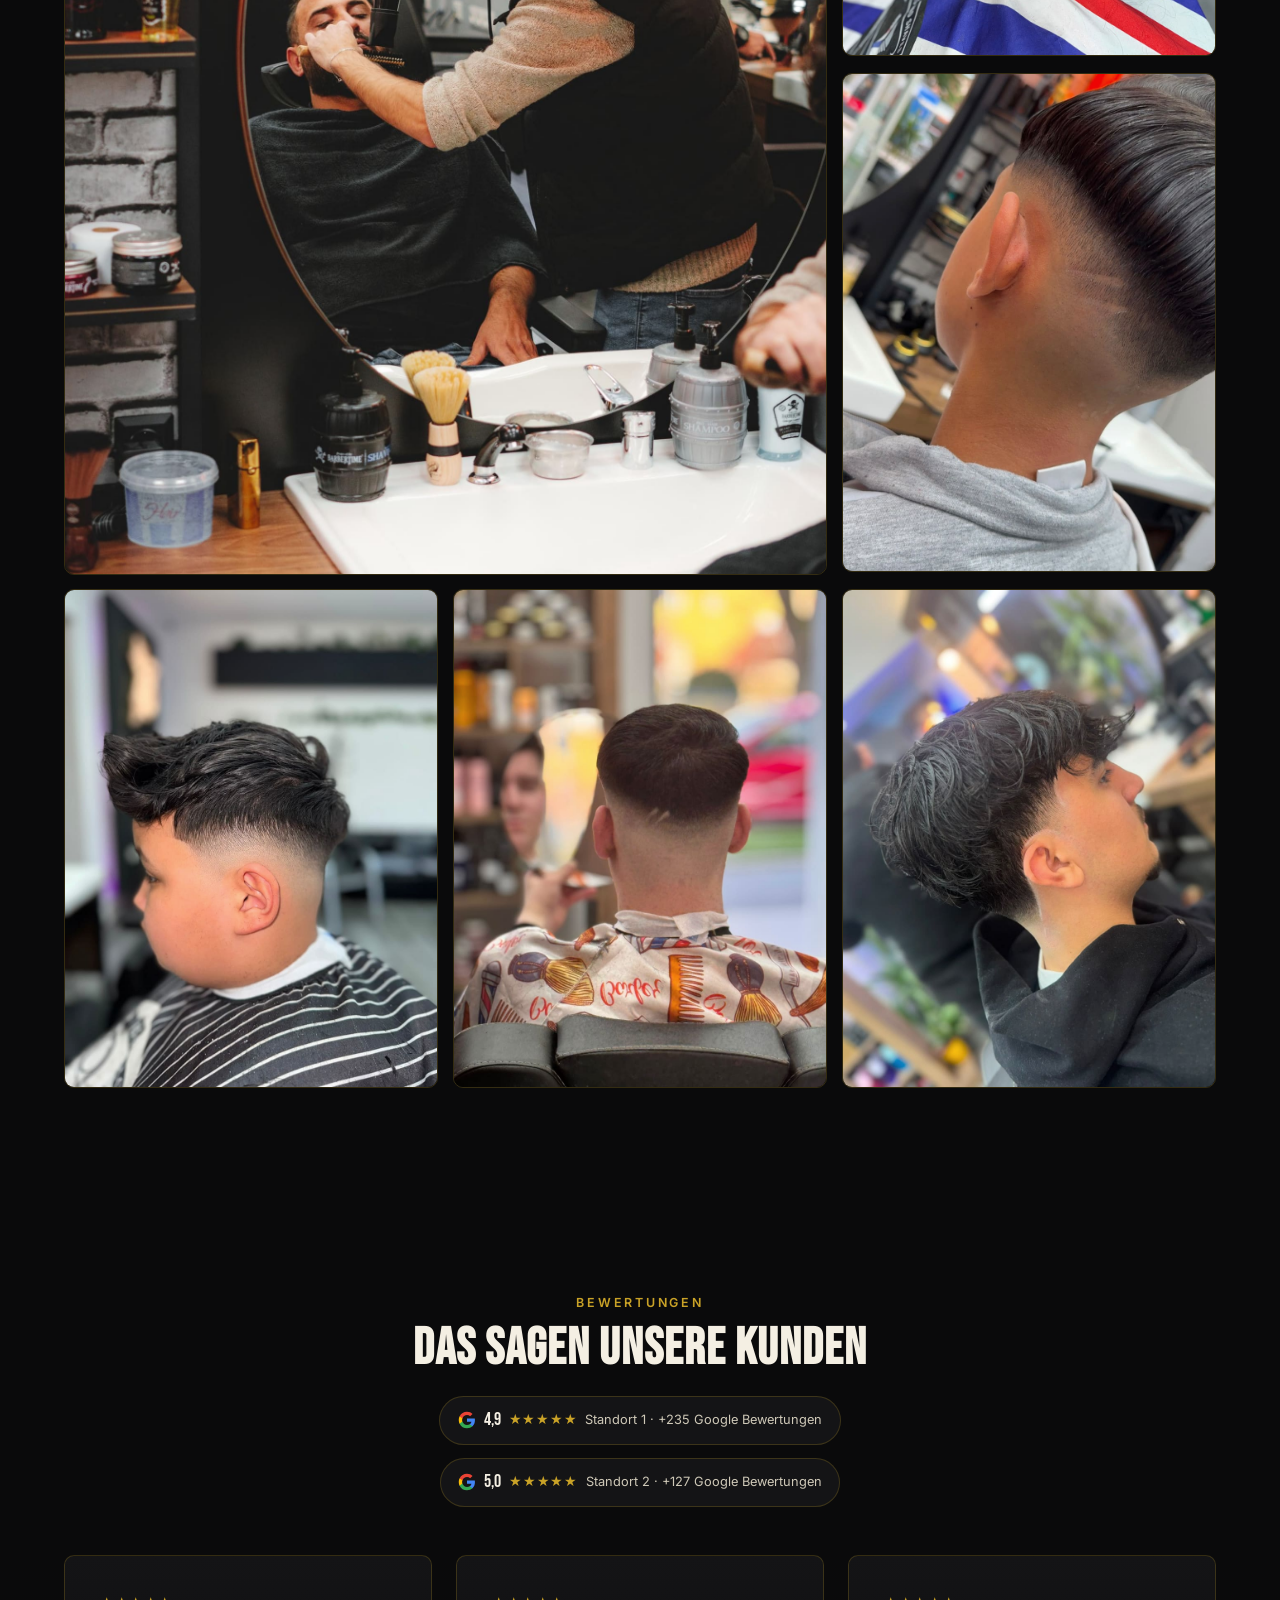
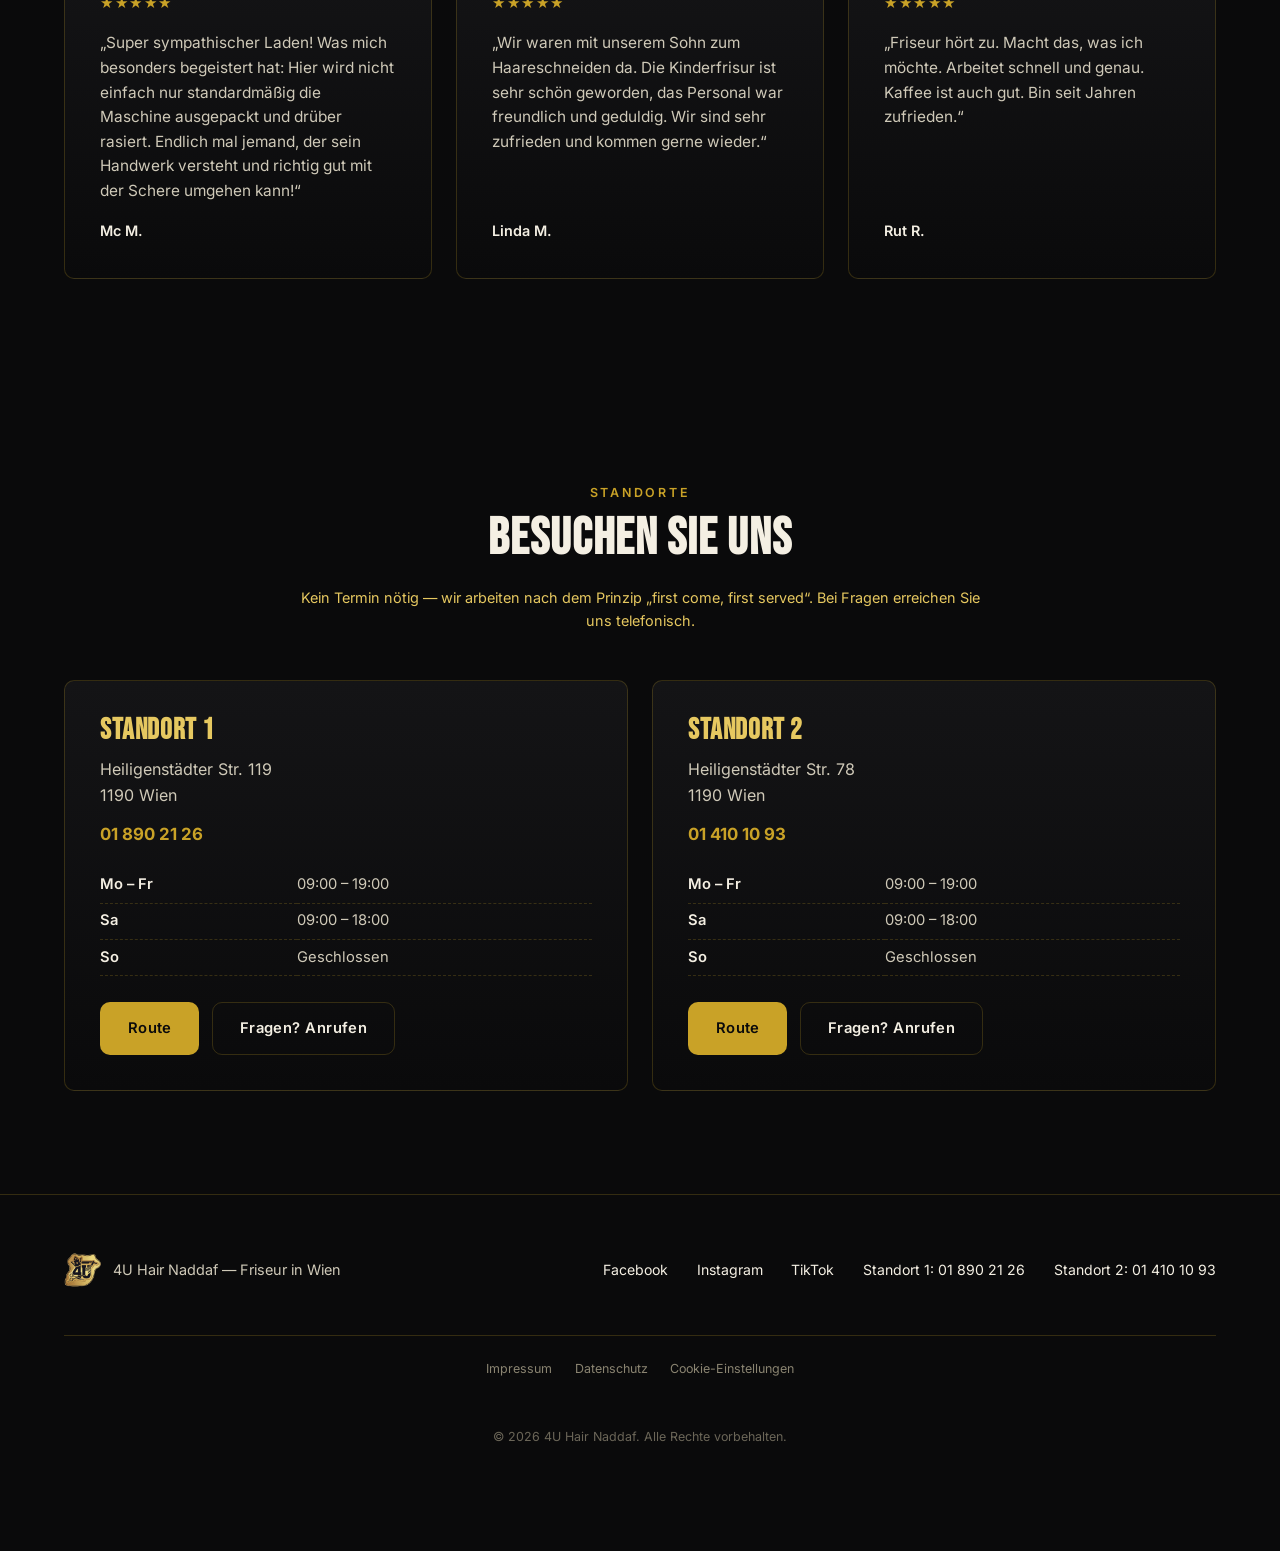
==== commit 3cc5628f: "Cache-bust in-place-replaced media assets nginx now sends immutable, 180-day Cache-Control on images" ====
--- a/index.html
+++ b/index.html
@@ -23,7 +23,7 @@
 <meta name="geo.region" content="AT-9">
 <meta name="geo.placename" content="Wien">
 
-<link rel="icon" href="/content/logo.png" type="image/png">
+<link rel="icon" href="/content/logo.png?v=2" type="image/png">
 <link rel="stylesheet" href="/fonts/fonts.css">
 <link rel="stylesheet" href="/css/styles.css">
 
@@ -35,7 +35,7 @@
       "@type": "HairSalon",
       "@id": "https://4uhairnaddaf.at/#standort1",
       "name": "4U Hair Naddaf – Standort 1",
-      "image": "https://4uhairnaddaf.at/content/logo.png",
+      "image": "https://4uhairnaddaf.at/content/logo.png?v=2",
       "url": "https://4uhairnaddaf.at/",
       "telephone": "+43-1-8902126",
       "priceRange": "€€",
@@ -60,7 +60,7 @@
       "@type": "HairSalon",
       "@id": "https://4uhairnaddaf.at/#standort2",
       "name": "4U Hair Naddaf – Standort 2",
-      "image": "https://4uhairnaddaf.at/content/logo.png",
+      "image": "https://4uhairnaddaf.at/content/logo.png?v=2",
       "url": "https://4uhairnaddaf.at/",
       "telephone": "+43-1-4101093",
       "priceRange": "€€",
@@ -89,7 +89,7 @@
 
 <div class="preloader" id="preloader" aria-hidden="true">
   <div class="preloader-inner">
-    <img src="/content/logo.png" alt="" class="preloader-logo">
+    <img src="/content/logo.png?v=2" alt="" class="preloader-logo">
     <div class="preloader-bar"><span></span></div>
   </div>
 </div>
@@ -99,7 +99,7 @@
 <header class="site-header" id="header">
   <div class="header-inner">
     <a href="#top" class="brand">
-      <img src="/content/logo.png" alt="4U Hair Naddaf Logo" class="brand-logo">
+      <img src="/content/logo.png?v=2" alt="4U Hair Naddaf Logo" class="brand-logo">
       <span class="brand-text">4U HAIR <span>NADDAF</span></span>
     </a>
     <nav class="nav" id="nav">
@@ -132,7 +132,7 @@
   <section class="hero" id="top">
     <div class="hero-media">
       <video class="hero-img" id="heroVideo" autoplay muted loop playsinline preload="auto" poster="/content/hero-poster.jpg">
-        <source src="/content/hero.mp4" type="video/mp4">
+        <source src="/content/hero.mp4?v=2" type="video/mp4">
       </video>
       <div class="hero-scrim"></div>
     </div>
@@ -219,12 +219,12 @@
       <h2>Kundenschnitte</h2>
     </div>
     <div class="gallery-grid cuts reveal">
-      <div class="gallery-item feature"><img src="/content/customerCuts/cut-7.jpeg" alt="Barbier bei der Arbeit im Salon" loading="lazy"></div>
-      <div class="gallery-item"><img src="/content/customerCuts/cut-1.jpeg" alt="Haarschnitt mit gestyltem Deckhaar" loading="lazy"></div>
-      <div class="gallery-item"><img src="/content/customerCuts/cut-2.jpeg" alt="Präziser Skin Fade" loading="lazy"></div>
-      <div class="gallery-item"><img src="/content/customerCuts/cut-3.jpeg" alt="Fade mit texturiertem Oberkopf" loading="lazy"></div>
-      <div class="gallery-item"><img src="/content/customerCuts/cut-5.jpeg" alt="Klassischer Kurzhaarschnitt" loading="lazy"></div>
-      <div class="gallery-item"><img src="/content/customerCuts/cut-6.jpeg" alt="Moderner Herrenhaarschnitt" loading="lazy"></div>
+      <div class="gallery-item feature"><img src="/content/customerCuts/cut-7.jpeg?v=2" alt="Barbier bei der Arbeit im Salon" loading="lazy"></div>
+      <div class="gallery-item"><img src="/content/customerCuts/cut-1.jpeg?v=2" alt="Haarschnitt mit gestyltem Deckhaar" loading="lazy"></div>
+      <div class="gallery-item"><img src="/content/customerCuts/cut-2.jpeg?v=2" alt="Präziser Skin Fade" loading="lazy"></div>
+      <div class="gallery-item"><img src="/content/customerCuts/cut-3.jpeg?v=2" alt="Fade mit texturiertem Oberkopf" loading="lazy"></div>
+      <div class="gallery-item"><img src="/content/customerCuts/cut-5.jpeg?v=2" alt="Klassischer Kurzhaarschnitt" loading="lazy"></div>
+      <div class="gallery-item"><img src="/content/customerCuts/cut-6.jpeg?v=2" alt="Moderner Herrenhaarschnitt" loading="lazy"></div>
     </div>
   </section>
 
@@ -309,7 +309,7 @@
 <footer class="site-footer" id="contact">
   <div class="footer-inner">
     <div class="footer-brand">
-      <img src="/content/logo.png" alt="4U Hair Naddaf Logo">
+      <img src="/content/logo.png?v=2" alt="4U Hair Naddaf Logo">
       <p>4U Hair Naddaf — Friseur in Wien</p>
     </div>
     <div class="footer-links">
